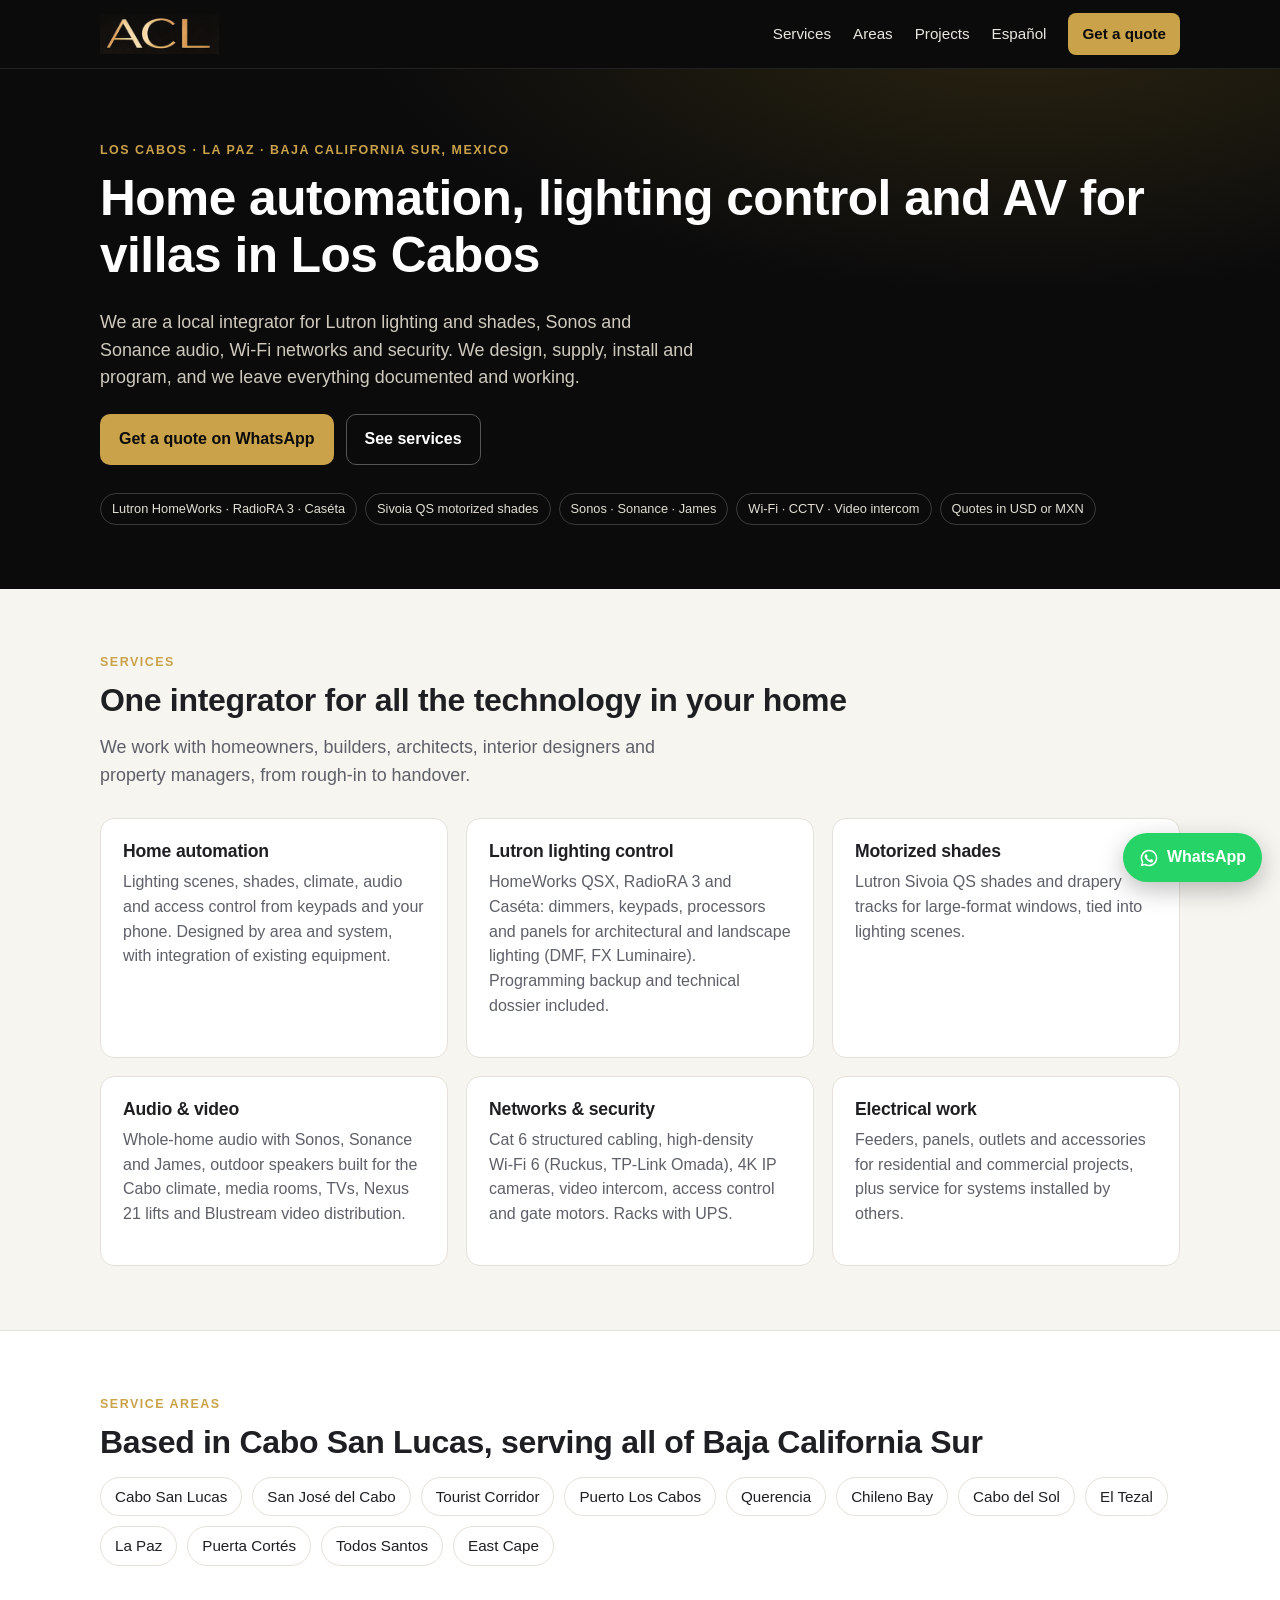
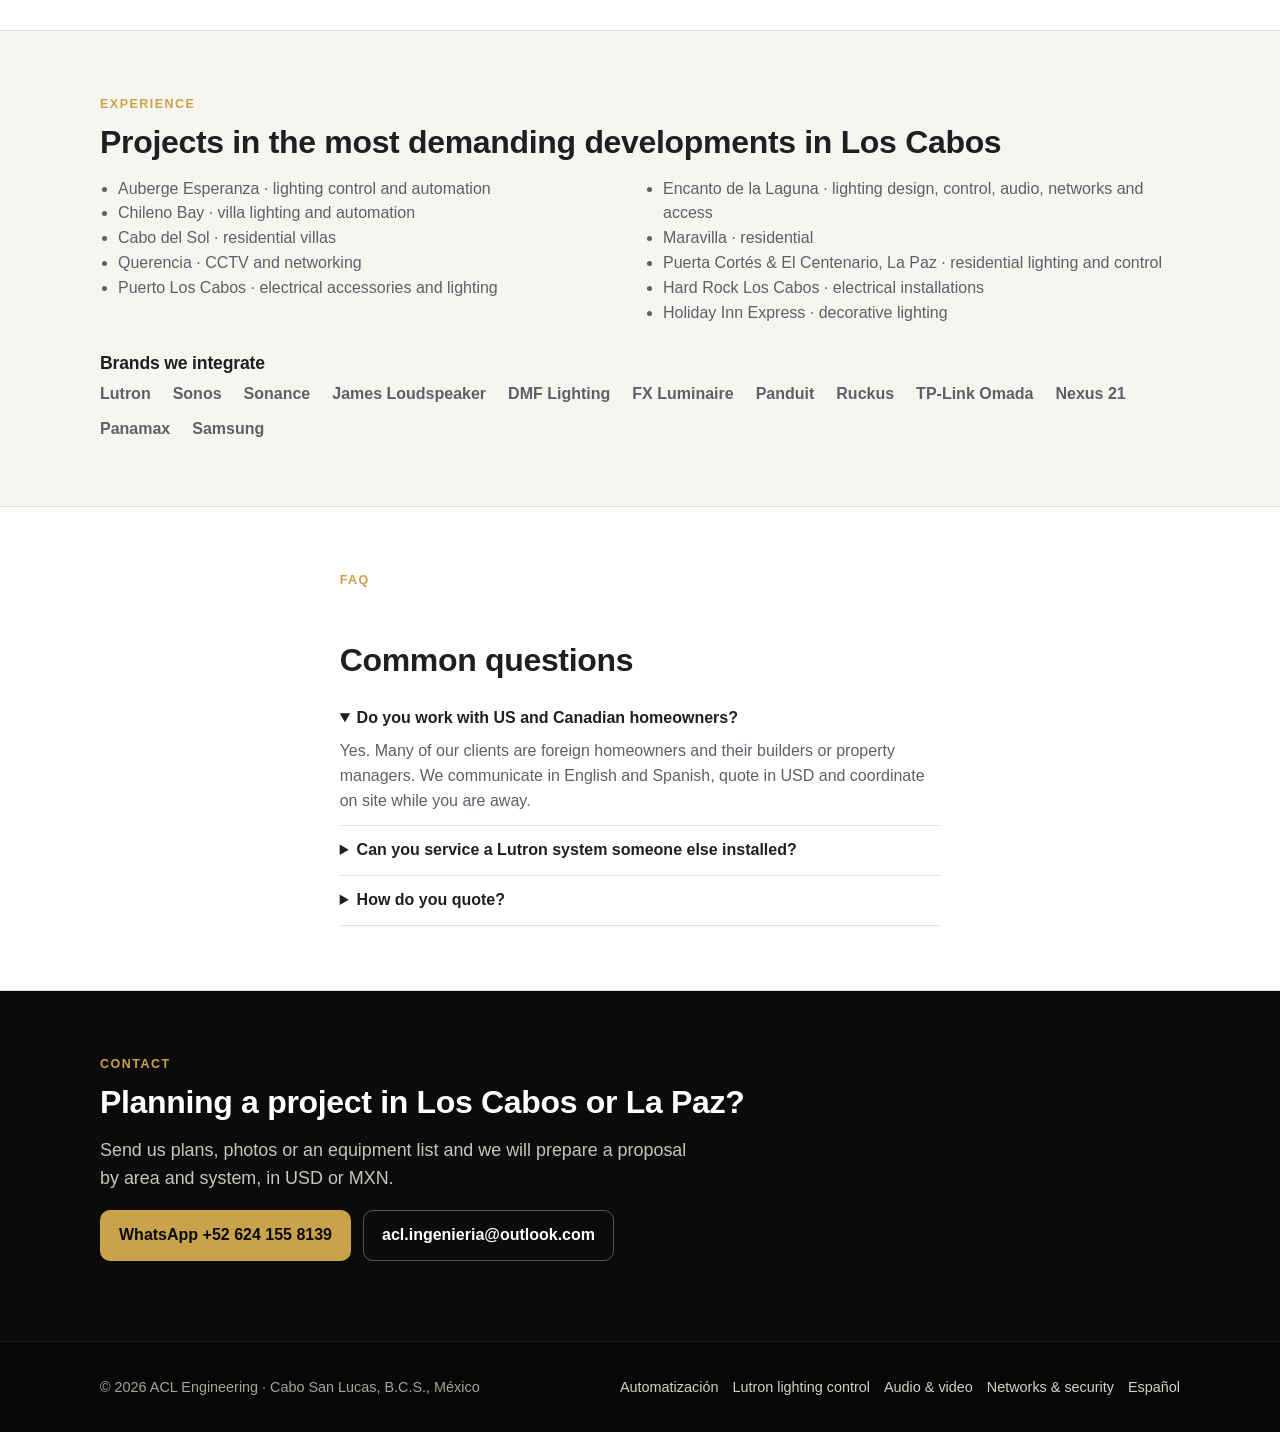
==== en/index.html @ 57998ace "Sitio web ACL Engineering: presencia digital y SEO local Los Cabos / La Paz Co-Authored-By: Claude F" ====
<!doctype html>
<html lang="en">
<head>
  <meta charset="utf-8">
  <meta name="viewport" content="width=device-width, initial-scale=1">
  <title>Home Automation & Lutron Lighting in Los Cabos | ACL Engineering</title>
  <meta name="description" content="Lutron lighting control, motorized shades, Sonos audio, Wi‑Fi and security integration for villas in Cabo San Lucas, San José del Cabo and La Paz, Mexico.">
  <link rel="canonical" href="https://www.aclengineering.com/en/">
  <link rel="alternate" hreflang="en" href="https://www.aclengineering.com/en/">
  <link rel="alternate" hreflang="es-MX" href="https://www.aclengineering.com/">
  <link rel="alternate" hreflang="x-default" href="https://www.aclengineering.com/">
  <link rel="icon" href="../img/logo-acl.png">
  <link rel="stylesheet" href="../styles.css">
  <meta property="og:type" content="website">
  <meta property="og:locale" content="en_US">
  <meta property="og:title" content="Home Automation & Lutron Lighting in Los Cabos | ACL Engineering">
  <meta property="og:description" content="Lutron lighting control, motorized shades, Sonos audio, Wi‑Fi and security integration for villas in Cabo San Lucas, San José del Cabo and La Paz, Mexico.">
  <meta property="og:url" content="https://www.aclengineering.com/en/">
  <meta property="og:image" content="https://www.aclengineering.com/img/logo-acl.png">
  <meta name="geo.region" content="MX-BCS">
  <script type="application/ld+json">{
  "@context": "https://schema.org",
  "@type": [
    "LocalBusiness",
    "HomeAndConstructionBusiness"
  ],
  "@id": "https://www.aclengineering.com/#negocio",
  "name": "ACL Engineering",
  "url": "https://www.aclengineering.com/en/",
  "logo": "https://www.aclengineering.com/img/logo-acl.png",
  "telephone": "+52-624-155-8139",
  "email": "acl.ingenieria@outlook.com",
  "description": "Home automation, Lutron lighting control, motorized shades, audio/video, networking and security integrator serving Los Cabos and La Paz, Baja California Sur, Mexico.",
  "address": {
    "@type": "PostalAddress",
    "addressLocality": "Cabo San Lucas",
    "addressRegion": "Baja California Sur",
    "addressCountry": "MX"
  },
  "areaServed": [
    "Cabo San Lucas",
    "San José del Cabo",
    "Los Cabos Tourist Corridor",
    "La Paz",
    "Todos Santos",
    "East Cape",
    "Baja California Sur"
  ],
  "knowsAbout": [
    "Lutron HomeWorks",
    "Lutron RadioRA 3",
    "Lutron Caséta",
    "Lutron Sivoia QS",
    "Sonos",
    "Sonance",
    "Home automation",
    "Lighting control",
    "Whole-home audio",
    "Wi‑Fi networks",
    "CCTV",
    "Access control"
  ],
  "currenciesAccepted": "USD, MXN"
}</script>
</head>
<body>
  <header class="site-header">
    <div class="wrap">
      <a class="brand" href="../index.html" aria-label="ACL Engineering"><img src="../img/logo-acl.png" alt="ACL Engineering" width="277" height="93"></a>
      <button class="nav-toggle" aria-expanded="false" aria-controls="nav" onclick="const n=document.getElementById('nav');n.classList.toggle('open');this.setAttribute('aria-expanded',n.classList.contains('open'))">Menu</button>
      <nav class="nav" id="nav" aria-label="Principal">
        <a href="#services">Services</a>
        <a href="#areas">Areas</a>
        <a href="#projects">Projects</a>
        <a href="../index.html" lang="es" hreflang="es-MX">Español</a>
        <a class="cta" href="#contact">Get a quote</a>
      </nav>
    </div>
  </header>
  <main>
    <section class="hero">
      <div class="wrap">
        <div class="eyebrow">Los Cabos · La Paz · Baja California Sur, Mexico</div>
        <h1>Home automation, lighting control and AV for villas in Los Cabos</h1>
        <p class="lead">We are a local integrator for Lutron lighting and shades, Sonos and Sonance audio, Wi‑Fi networks and security. We design, supply, install and program, and we leave everything documented and working.</p>
        <div class="actions">
          <a class="btn btn-gold" href="https://wa.me/526241558139?text=Hi%20ACL%2C%20I%27d%20like%20a%20quote%20for%20a%20project" rel="noopener">Get a quote on WhatsApp</a>
          <a class="btn btn-ghost" href="#services">See services</a>
        </div>
        <div class="chips" aria-label="Specialties">
          <span class="chip">Lutron HomeWorks · RadioRA 3 · Caséta</span>
          <span class="chip">Sivoia QS motorized shades</span>
          <span class="chip">Sonos · Sonance · James</span>
          <span class="chip">Wi‑Fi · CCTV · Video intercom</span>
          <span class="chip">Quotes in USD or MXN</span>
        </div>
      </div>
    </section>

    <section id="services">
      <div class="wrap">
        <div class="eyebrow">Services</div>
        <h2>One integrator for all the technology in your home</h2>
        <p class="lead">We work with homeowners, builders, architects, interior designers and property managers, from rough‑in to handover.</p>
        <div class="grid grid-3" style="margin-top:28px">
          <article class="card"><h3>Home automation</h3><p class="muted">Lighting scenes, shades, climate, audio and access control from keypads and your phone. Designed by area and system, with integration of existing equipment.</p></article>
          <article class="card"><h3>Lutron lighting control</h3><p class="muted">HomeWorks QSX, RadioRA 3 and Caséta: dimmers, keypads, processors and panels for architectural and landscape lighting (DMF, FX Luminaire). Programming backup and technical dossier included.</p></article>
          <article class="card"><h3>Motorized shades</h3><p class="muted">Lutron Sivoia QS shades and drapery tracks for large‑format windows, tied into lighting scenes.</p></article>
          <article class="card"><h3>Audio & video</h3><p class="muted">Whole‑home audio with Sonos, Sonance and James, outdoor speakers built for the Cabo climate, media rooms, TVs, Nexus 21 lifts and Blustream video distribution.</p></article>
          <article class="card"><h3>Networks & security</h3><p class="muted">Cat 6 structured cabling, high‑density Wi‑Fi 6 (Ruckus, TP‑Link Omada), 4K IP cameras, video intercom, access control and gate motors. Racks with UPS.</p></article>
          <article class="card"><h3>Electrical work</h3><p class="muted">Feeders, panels, outlets and accessories for residential and commercial projects, plus service for systems installed by others.</p></article>
        </div>
      </div>
    </section>

    <section class="alt" id="areas">
      <div class="wrap">
        <div class="eyebrow">Service areas</div>
        <h2>Based in Cabo San Lucas, serving all of Baja California Sur</h2>
        <div class="zones" style="margin-top:16px">
          <span>Cabo San Lucas</span><span>San José del Cabo</span><span>Tourist Corridor</span><span>Puerto Los Cabos</span><span>Querencia</span><span>Chileno Bay</span><span>Cabo del Sol</span><span>El Tezal</span><span>La Paz</span><span>Puerta Cortés</span><span>Todos Santos</span><span>East Cape</span>
        </div>
      </div>
    </section>

    <section id="projects">
      <div class="wrap">
        <div class="eyebrow">Experience</div>
        <h2>Projects in the most demanding developments in Los Cabos</h2>
        <ul class="projects" style="margin-top:16px">
          <li>Auberge Esperanza · lighting control and automation</li>
          <li>Chileno Bay · villa lighting and automation</li>
          <li>Cabo del Sol · residential villas</li>
          <li>Querencia · CCTV and networking</li>
          <li>Puerto Los Cabos · electrical accessories and lighting</li>
          <li>Encanto de la Laguna · lighting design, control, audio, networks and access</li>
          <li>Maravilla · residential</li>
          <li>Puerta Cortés & El Centenario, La Paz · residential lighting and control</li>
          <li>Hard Rock Los Cabos · electrical installations</li>
          <li>Holiday Inn Express · decorative lighting</li>
        </ul>
        <h3 style="margin-top:28px">Brands we integrate</h3>
        <div class="brands"><span>Lutron</span><span>Sonos</span><span>Sonance</span><span>James Loudspeaker</span><span>DMF Lighting</span><span>FX Luminaire</span><span>Panduit</span><span>Ruckus</span><span>TP‑Link Omada</span><span>Nexus 21</span><span>Panamax</span><span>Samsung</span></div>
      </div>
    </section>

    <section class="alt">
      <div class="wrap prose">
        <div class="eyebrow">FAQ</div>
        <h2>Common questions</h2>
        <details open><summary>Do you work with US and Canadian homeowners?</summary><p>Yes. Many of our clients are foreign homeowners and their builders or property managers. We communicate in English and Spanish, quote in USD and coordinate on site while you are away.</p></details>
        <details><summary>Can you service a Lutron system someone else installed?</summary><p>Yes. We diagnose, replace processors and modules, update programming and expand zones on existing Lutron, audio and network systems.</p></details>
        <details><summary>How do you quote?</summary><p>From plans or a site visit we prepare a proposal by area and system, with equipment, labor and clear scope. Quotes are valid for 10 days.</p></details>
      </div>
    </section>
    <section class="dark" id="contact">
      <div class="wrap">
        <div class="eyebrow">Contact</div>
        <h2>Planning a project in Los Cabos or La Paz?</h2>
        <p class="lead">Send us plans, photos or an equipment list and we will prepare a proposal by area and system, in USD or MXN.</p>
        <p style="display:flex;gap:12px;flex-wrap:wrap;margin-top:18px">
          <a class="btn btn-gold" href="https://wa.me/526241558139?text=Hi%20ACL%2C%20I%27d%20like%20a%20quote%20for%20a%20project" rel="noopener">WhatsApp +52 624 155 8139</a>
          <a class="btn btn-ghost" href="mailto:acl.ingenieria@outlook.com">acl.ingenieria@outlook.com</a>
        </p>
      </div>
    </section>
  </main>
  <footer class="site-footer">
    <div class="wrap">
      <div>© <span id="y"></span> ACL Engineering · Cabo San Lucas, B.C.S., México</div>
      <nav aria-label="Pie">
        <a href="../automatizacion-residencial-los-cabos.html" lang="es">Automatización</a>
        <a href="../control-de-iluminacion-lutron.html" lang="es">Lutron lighting control</a>
        <a href="../audio-y-video.html" lang="es">Audio & video</a>
        <a href="../redes-y-seguridad.html" lang="es">Networks & security</a>
        <a href="../index.html" lang="es">Español</a>
      </nav>
    </div>
  </footer>
  <a class="wa-float" href="https://wa.me/526241558139?text=Hi%20ACL%2C%20I%27d%20like%20a%20quote%20for%20a%20project" rel="noopener" aria-label="Chat on WhatsApp"><svg viewBox="0 0 24 24" fill="currentColor" aria-hidden="true"><path d="M12 2a10 10 0 0 0-8.6 15.1L2 22l5-1.3A10 10 0 1 0 12 2zm0 18.2a8.2 8.2 0 0 1-4.2-1.2l-.3-.2-3 .8.8-2.9-.2-.3A8.2 8.2 0 1 1 12 20.2zm4.5-6.1c-.2-.1-1.5-.7-1.7-.8-.2-.1-.4-.1-.6.1l-.8 1c-.1.2-.3.2-.5.1a6.7 6.7 0 0 1-3.3-2.9c-.2-.4.3-.4.7-1.3.1-.2 0-.3 0-.5l-.8-1.8c-.2-.5-.4-.4-.6-.4h-.5a1 1 0 0 0-.7.3 3 3 0 0 0-.9 2.2 5.2 5.2 0 0 0 1.1 2.8 11.9 11.9 0 0 0 4.6 4c1.7.7 2.1.6 2.8.5a2.4 2.4 0 0 0 1.6-1.1 2 2 0 0 0 .1-1.1c0-.1-.2-.2-.5-.3z"/></svg>WhatsApp</a>
  <script>document.getElementById('y').textContent=new Date().getFullYear()</script>
</body>
</html>
---- styles.css ----
/* ACL Engineering — sitio estático. Colores de marca: negro + dorado (logo). */
:root {
  --ink: #0b0b0c;
  --ink-2: #16171a;
  --gold: #c9a24a;
  --gold-2: #e2c070;
  --paper: #f7f5f0;
  --text: #1e1f22;
  --muted: #5d6068;
  --line: #e5e1d8;
  --max: 1120px;
}
* { box-sizing: border-box; }
html { scroll-behavior: smooth; }
body {
  margin: 0;
  font-family: -apple-system, BlinkMacSystemFont, "Segoe UI", Roboto, Helvetica, Arial, sans-serif;
  color: var(--text);
  background: var(--paper);
  line-height: 1.55;
  -webkit-font-smoothing: antialiased;
}
img { max-width: 100%; height: auto; display: block; }
a { color: inherit; }
h1, h2, h3 { line-height: 1.15; margin: 0 0 .5em; letter-spacing: -.01em; }
h1 { font-size: clamp(1.9rem, 4.5vw, 3.1rem); font-weight: 700; }
h2 { font-size: clamp(1.4rem, 3vw, 2rem); font-weight: 700; }
h3 { font-size: 1.1rem; font-weight: 650; }
p { margin: 0 0 1em; }
.wrap { max-width: var(--max); margin: 0 auto; padding: 0 20px; }
.eyebrow { color: var(--gold); font-weight: 700; letter-spacing: .12em; text-transform: uppercase; font-size: .78rem; margin-bottom: .6rem; }
.muted { color: var(--muted); }
.lead { font-size: 1.12rem; color: var(--muted); max-width: 60ch; }

/* Header */
.site-header { background: var(--ink); color: #fff; position: sticky; top: 0; z-index: 20; border-bottom: 1px solid #222; }
.site-header .wrap { display: flex; align-items: center; justify-content: space-between; gap: 16px; height: 68px; }
.brand img { height: 40px; width: auto; }
.nav { display: flex; gap: 22px; align-items: center; }
.nav a { color: #e9e6df; text-decoration: none; font-size: .95rem; }
.nav a:hover { color: var(--gold-2); }
.nav .cta { background: var(--gold); color: var(--ink); padding: 9px 14px; border-radius: 8px; font-weight: 700; }
.nav .cta:hover { background: var(--gold-2); color: var(--ink); }
.nav-toggle { display: none; background: none; border: 1px solid #444; color: #fff; border-radius: 8px; padding: 8px 10px; font-size: 1rem; }
@media (max-width: 860px) {
  .nav-toggle { display: inline-block; }
  .nav { display: none; position: absolute; left: 0; right: 0; top: 68px; background: var(--ink); flex-direction: column; align-items: stretch; padding: 12px 20px 18px; gap: 14px; border-bottom: 1px solid #222; }
  .nav.open { display: flex; }
}

/* Hero */
.hero { background: radial-gradient(1200px 500px at 80% -10%, #2a2410 0%, var(--ink) 55%); color: #fff; padding: 72px 0 64px; }
.hero .lead { color: #cfcabd; }
.hero .actions { display: flex; gap: 12px; flex-wrap: wrap; margin-top: 22px; }
.btn { display: inline-block; padding: 12px 18px; border-radius: 10px; text-decoration: none; font-weight: 700; border: 1px solid transparent; }
.btn-gold { background: var(--gold); color: var(--ink); }
.btn-gold:hover { background: var(--gold-2); }
.btn-ghost { border-color: #555; color: #fff; }
.btn-ghost:hover { border-color: var(--gold); color: var(--gold-2); }
.btn-dark { background: var(--ink); color: #fff; }
.btn-dark:hover { background: #2a2b2f; }
.hero .chips { display: flex; flex-wrap: wrap; gap: 8px; margin-top: 28px; }
.chip { font-size: .8rem; color: #e3dfd5; border: 1px solid #3a3a3a; border-radius: 999px; padding: 5px 11px; }

/* Sections */
section { padding: 64px 0; }
section.alt { background: #fff; border-top: 1px solid var(--line); border-bottom: 1px solid var(--line); }
section.dark { background: var(--ink); color: #fff; }
section.dark .muted, section.dark .lead { color: #c9c5bb; }
.grid { display: grid; gap: 18px; }
.grid-3 { grid-template-columns: repeat(3, 1fr); }
.grid-2 { grid-template-columns: repeat(2, 1fr); }
@media (max-width: 900px) { .grid-3 { grid-template-columns: repeat(2, 1fr); } }
@media (max-width: 600px) { .grid-3, .grid-2 { grid-template-columns: 1fr; } }
.card { background: #fff; border: 1px solid var(--line); border-radius: 14px; padding: 22px; }
.card .icon { width: 40px; height: 40px; color: var(--gold); margin-bottom: 12px; }
.card h3 a { text-decoration: none; }
.card h3 a:hover { color: var(--gold); }
.card ul { margin: 8px 0 0; padding-left: 18px; color: var(--muted); font-size: .95rem; }
.dark .card { background: var(--ink-2); border-color: #2a2a2a; }
.dark .card ul { color: #bdb8ad; }

.zones { display: flex; flex-wrap: wrap; gap: 10px; }
.zones span { background: #fff; border: 1px solid var(--line); border-radius: 999px; padding: 7px 14px; font-size: .95rem; }
.dark .zones span { background: #1d1e22; border-color: #333; }

.projects { columns: 2; column-gap: 28px; padding-left: 18px; color: var(--muted); }
@media (max-width: 600px) { .projects { columns: 1; } }
.brands { display: flex; flex-wrap: wrap; gap: 10px 22px; font-weight: 600; color: var(--muted); }

.steps { counter-reset: s; display: grid; gap: 14px; grid-template-columns: repeat(4, 1fr); }
@media (max-width: 900px) { .steps { grid-template-columns: repeat(2, 1fr); } }
@media (max-width: 520px) { .steps { grid-template-columns: 1fr; } }
.step { background: #fff; border: 1px solid var(--line); border-radius: 14px; padding: 20px; }
.step::before { counter-increment: s; content: counter(s, decimal-leading-zero); display: block; color: var(--gold); font-weight: 800; font-size: 1.4rem; margin-bottom: 6px; }

details { border-bottom: 1px solid var(--line); padding: 12px 0; }
summary { cursor: pointer; font-weight: 650; }
details p { margin: 8px 0 0; color: var(--muted); }

/* Contact */
.contact { display: grid; grid-template-columns: 1.1fr .9fr; gap: 28px; align-items: start; }
@media (max-width: 800px) { .contact { grid-template-columns: 1fr; } }
.contact-list { list-style: none; padding: 0; margin: 0; display: grid; gap: 10px; }
.contact-list a { color: #fff; text-decoration: none; font-weight: 600; }
.contact-list a:hover { color: var(--gold-2); }
.contact-list small { display: block; color: #a9a49a; font-weight: 400; }
.form { background: var(--ink-2); border: 1px solid #2a2a2a; border-radius: 14px; padding: 20px; display: grid; gap: 12px; }
.form label { font-size: .85rem; color: #cfcabd; display: grid; gap: 6px; }
.form input, .form select, .form textarea { width: 100%; background: #0f1012; color: #fff; border: 1px solid #333; border-radius: 8px; padding: 10px 12px; font: inherit; }
.form textarea { min-height: 100px; resize: vertical; }

/* Footer */
.site-footer { background: #070708; color: #a9a49a; padding: 34px 0; font-size: .9rem; border-top: 1px solid #1d1d1d; }
.site-footer .wrap { display: flex; flex-wrap: wrap; gap: 18px; justify-content: space-between; align-items: center; }
.site-footer a { color: #d5d0c5; text-decoration: none; }
.site-footer a:hover { color: var(--gold-2); }
.site-footer nav { display: flex; flex-wrap: wrap; gap: 14px; }

/* WhatsApp flotante */
.wa-float { position: fixed; right: 18px; bottom: 18px; background: #25d366; color: #fff; border-radius: 999px; padding: 12px 16px; font-weight: 700; text-decoration: none; box-shadow: 0 8px 24px rgba(0,0,0,.25); display: flex; align-items: center; gap: 8px; z-index: 30; }
.wa-float svg { width: 20px; height: 20px; }

/* Páginas internas */
.page-hero { background: var(--ink); color: #fff; padding: 56px 0 44px; }
.page-hero .lead { color: #cfcabd; }
.prose { max-width: 72ch; }
.prose h2 { margin-top: 1.6em; }
.prose ul { padding-left: 20px; }
.breadcrumb { font-size: .85rem; color: #a9a49a; margin-bottom: 10px; }
.breadcrumb a { color: #d5d0c5; text-decoration: none; }
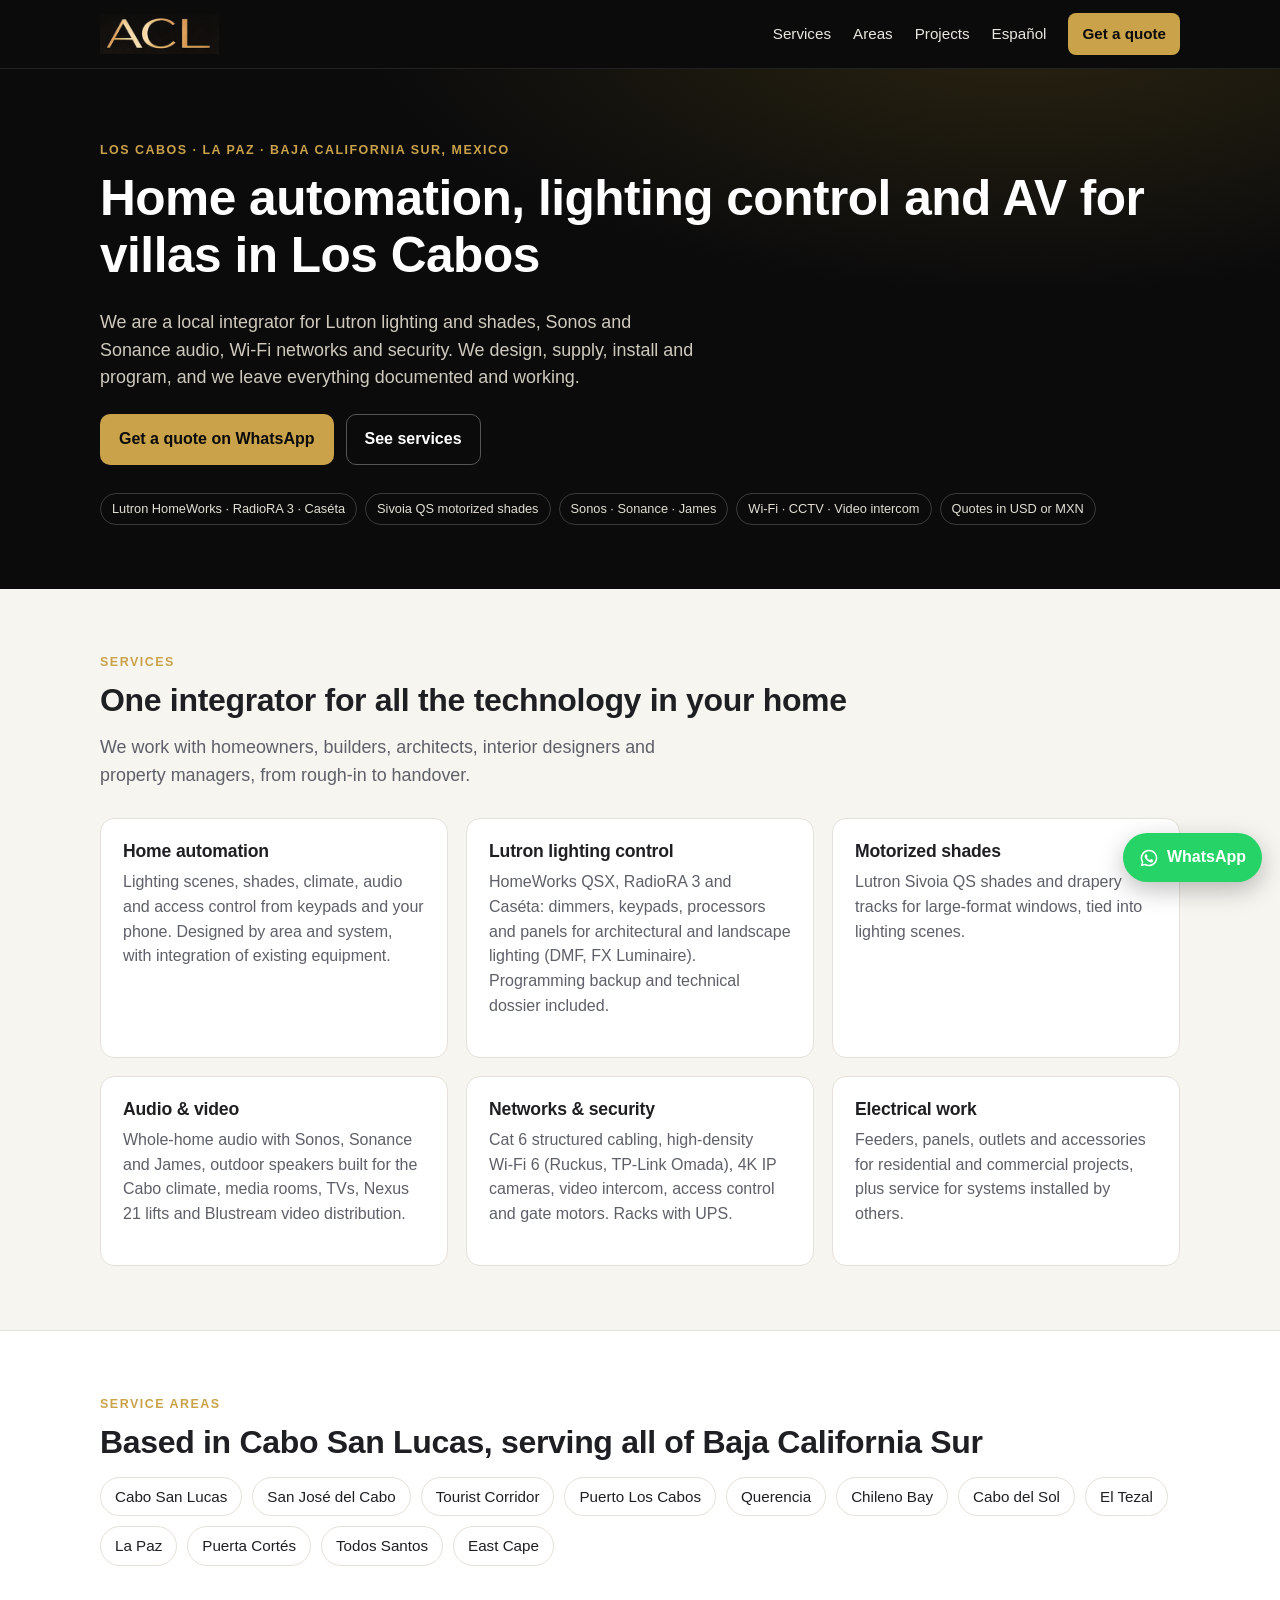
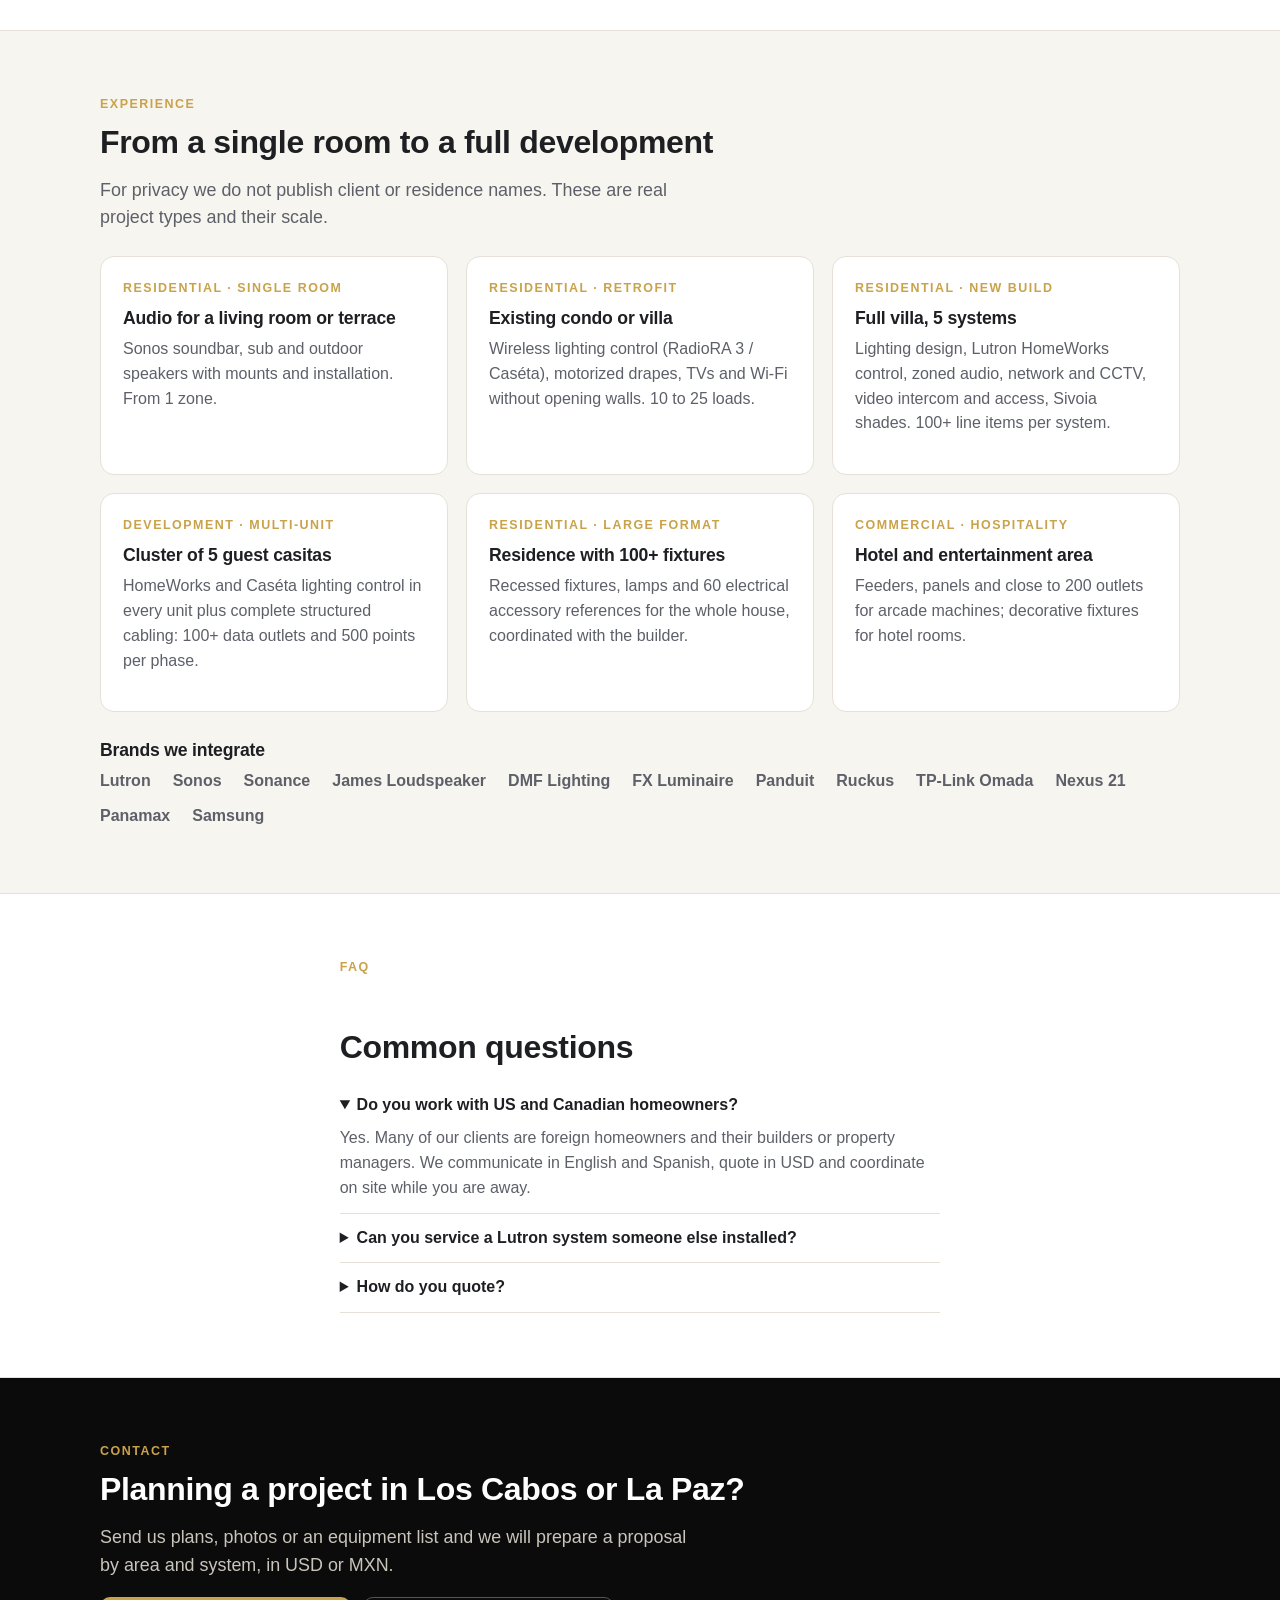
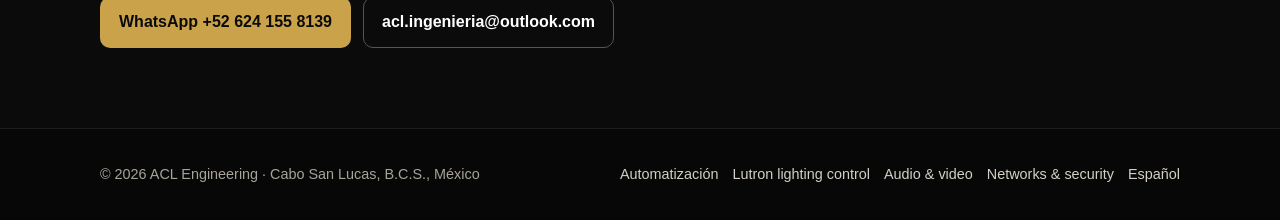
==== commit e9c537ff: "Proyectos sin nombres de clientes: tipo y magnitud Co-Authored-By: Claude Fable 5.1 <noreply@anthrop" ====
--- a/en/index.html
+++ b/en/index.html
@@ -5,18 +5,18 @@
   <meta name="viewport" content="width=device-width, initial-scale=1">
   <title>Home Automation & Lutron Lighting in Los Cabos | ACL Engineering</title>
   <meta name="description" content="Lutron lighting control, motorized shades, Sonos audio, Wi‑Fi and security integration for villas in Cabo San Lucas, San José del Cabo and La Paz, Mexico.">
-  <link rel="canonical" href="https://www.aclengineering.com/en/">
-  <link rel="alternate" hreflang="en" href="https://www.aclengineering.com/en/">
-  <link rel="alternate" hreflang="es-MX" href="https://www.aclengineering.com/">
-  <link rel="alternate" hreflang="x-default" href="https://www.aclengineering.com/">
+  <link rel="canonical" href="https://www.aclengineering.mx/en/">
+  <link rel="alternate" hreflang="en" href="https://www.aclengineering.mx/en/">
+  <link rel="alternate" hreflang="es-MX" href="https://www.aclengineering.mx/">
+  <link rel="alternate" hreflang="x-default" href="https://www.aclengineering.mx/">
   <link rel="icon" href="../img/logo-acl.png">
   <link rel="stylesheet" href="../styles.css">
   <meta property="og:type" content="website">
   <meta property="og:locale" content="en_US">
   <meta property="og:title" content="Home Automation & Lutron Lighting in Los Cabos | ACL Engineering">
   <meta property="og:description" content="Lutron lighting control, motorized shades, Sonos audio, Wi‑Fi and security integration for villas in Cabo San Lucas, San José del Cabo and La Paz, Mexico.">
-  <meta property="og:url" content="https://www.aclengineering.com/en/">
-  <meta property="og:image" content="https://www.aclengineering.com/img/logo-acl.png">
+  <meta property="og:url" content="https://www.aclengineering.mx/en/">
+  <meta property="og:image" content="https://www.aclengineering.mx/img/logo-acl.png">
   <meta name="geo.region" content="MX-BCS">
   <script type="application/ld+json">{
   "@context": "https://schema.org",
@@ -24,10 +24,10 @@
     "LocalBusiness",
     "HomeAndConstructionBusiness"
   ],
-  "@id": "https://www.aclengineering.com/#negocio",
+  "@id": "https://www.aclengineering.mx/#negocio",
   "name": "ACL Engineering",
-  "url": "https://www.aclengineering.com/en/",
-  "logo": "https://www.aclengineering.com/img/logo-acl.png",
+  "url": "https://www.aclengineering.mx/en/",
+  "logo": "https://www.aclengineering.mx/img/logo-acl.png",
   "telephone": "+52-624-155-8139",
   "email": "acl.ingenieria@outlook.com",
   "description": "Home automation, Lutron lighting control, motorized shades, audio/video, networking and security integrator serving Los Cabos and La Paz, Baja California Sur, Mexico.",
@@ -126,19 +126,16 @@
     <section id="projects">
       <div class="wrap">
         <div class="eyebrow">Experience</div>
-        <h2>Projects in the most demanding developments in Los Cabos</h2>
-        <ul class="projects" style="margin-top:16px">
-          <li>Auberge Esperanza · lighting control and automation</li>
-          <li>Chileno Bay · villa lighting and automation</li>
-          <li>Cabo del Sol · residential villas</li>
-          <li>Querencia · CCTV and networking</li>
-          <li>Puerto Los Cabos · electrical accessories and lighting</li>
-          <li>Encanto de la Laguna · lighting design, control, audio, networks and access</li>
-          <li>Maravilla · residential</li>
-          <li>Puerta Cortés & El Centenario, La Paz · residential lighting and control</li>
-          <li>Hard Rock Los Cabos · electrical installations</li>
-          <li>Holiday Inn Express · decorative lighting</li>
-        </ul>
+        <h2>From a single room to a full development</h2>
+        <p class="lead">For privacy we do not publish client or residence names. These are real project types and their scale.</p>
+        <div class="grid grid-3" style="margin-top:24px">
+          <article class="card"><div class="eyebrow">Residential · single room</div><h3>Audio for a living room or terrace</h3><p class="muted">Sonos soundbar, sub and outdoor speakers with mounts and installation. From 1 zone.</p></article>
+          <article class="card"><div class="eyebrow">Residential · retrofit</div><h3>Existing condo or villa</h3><p class="muted">Wireless lighting control (RadioRA 3 / Caséta), motorized drapes, TVs and Wi‑Fi without opening walls. 10 to 25 loads.</p></article>
+          <article class="card"><div class="eyebrow">Residential · new build</div><h3>Full villa, 5 systems</h3><p class="muted">Lighting design, Lutron HomeWorks control, zoned audio, network and CCTV, video intercom and access, Sivoia shades. 100+ line items per system.</p></article>
+          <article class="card"><div class="eyebrow">Development · multi‑unit</div><h3>Cluster of 5 guest casitas</h3><p class="muted">HomeWorks and Caséta lighting control in every unit plus complete structured cabling: 100+ data outlets and 500 points per phase.</p></article>
+          <article class="card"><div class="eyebrow">Residential · large format</div><h3>Residence with 100+ fixtures</h3><p class="muted">Recessed fixtures, lamps and 60 electrical accessory references for the whole house, coordinated with the builder.</p></article>
+          <article class="card"><div class="eyebrow">Commercial · hospitality</div><h3>Hotel and entertainment area</h3><p class="muted">Feeders, panels and close to 200 outlets for arcade machines; decorative fixtures for hotel rooms.</p></article>
+        </div>
         <h3 style="margin-top:28px">Brands we integrate</h3>
         <div class="brands"><span>Lutron</span><span>Sonos</span><span>Sonance</span><span>James Loudspeaker</span><span>DMF Lighting</span><span>FX Luminaire</span><span>Panduit</span><span>Ruckus</span><span>TP‑Link Omada</span><span>Nexus 21</span><span>Panamax</span><span>Samsung</span></div>
       </div>
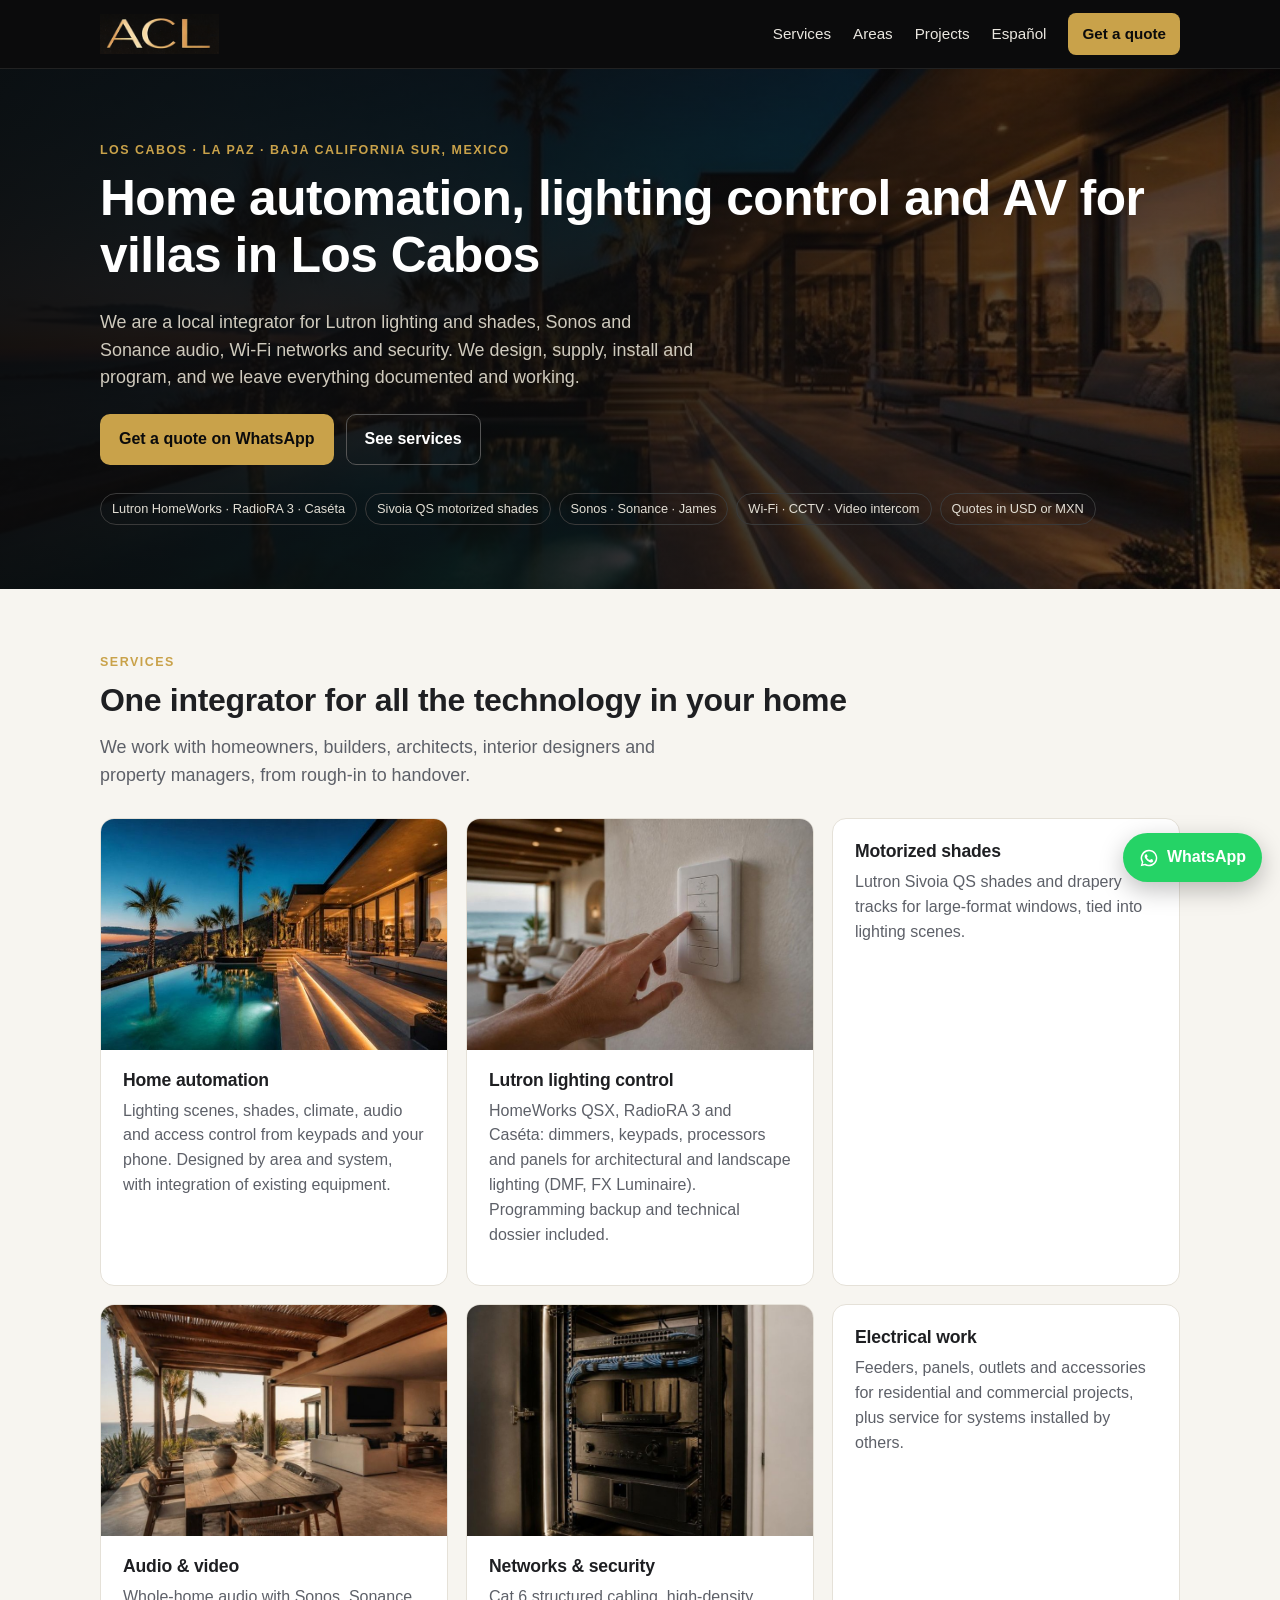
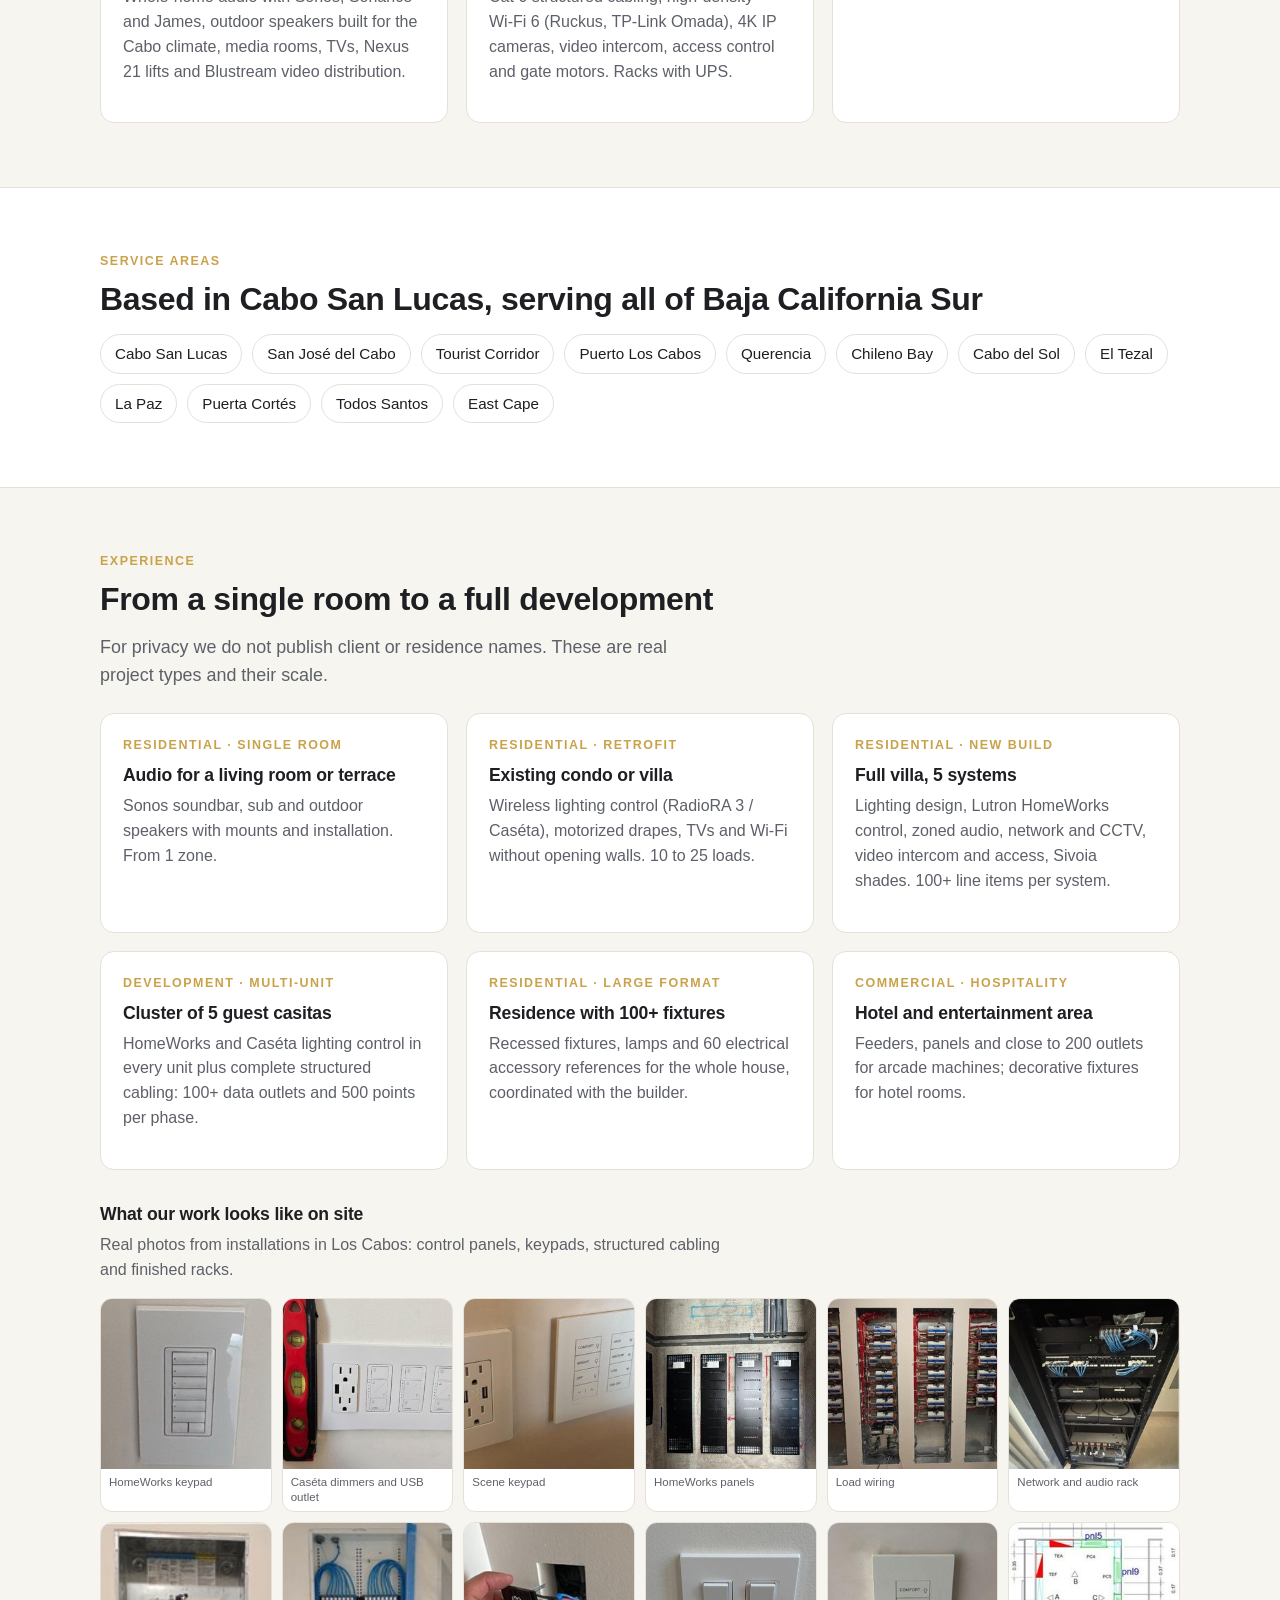
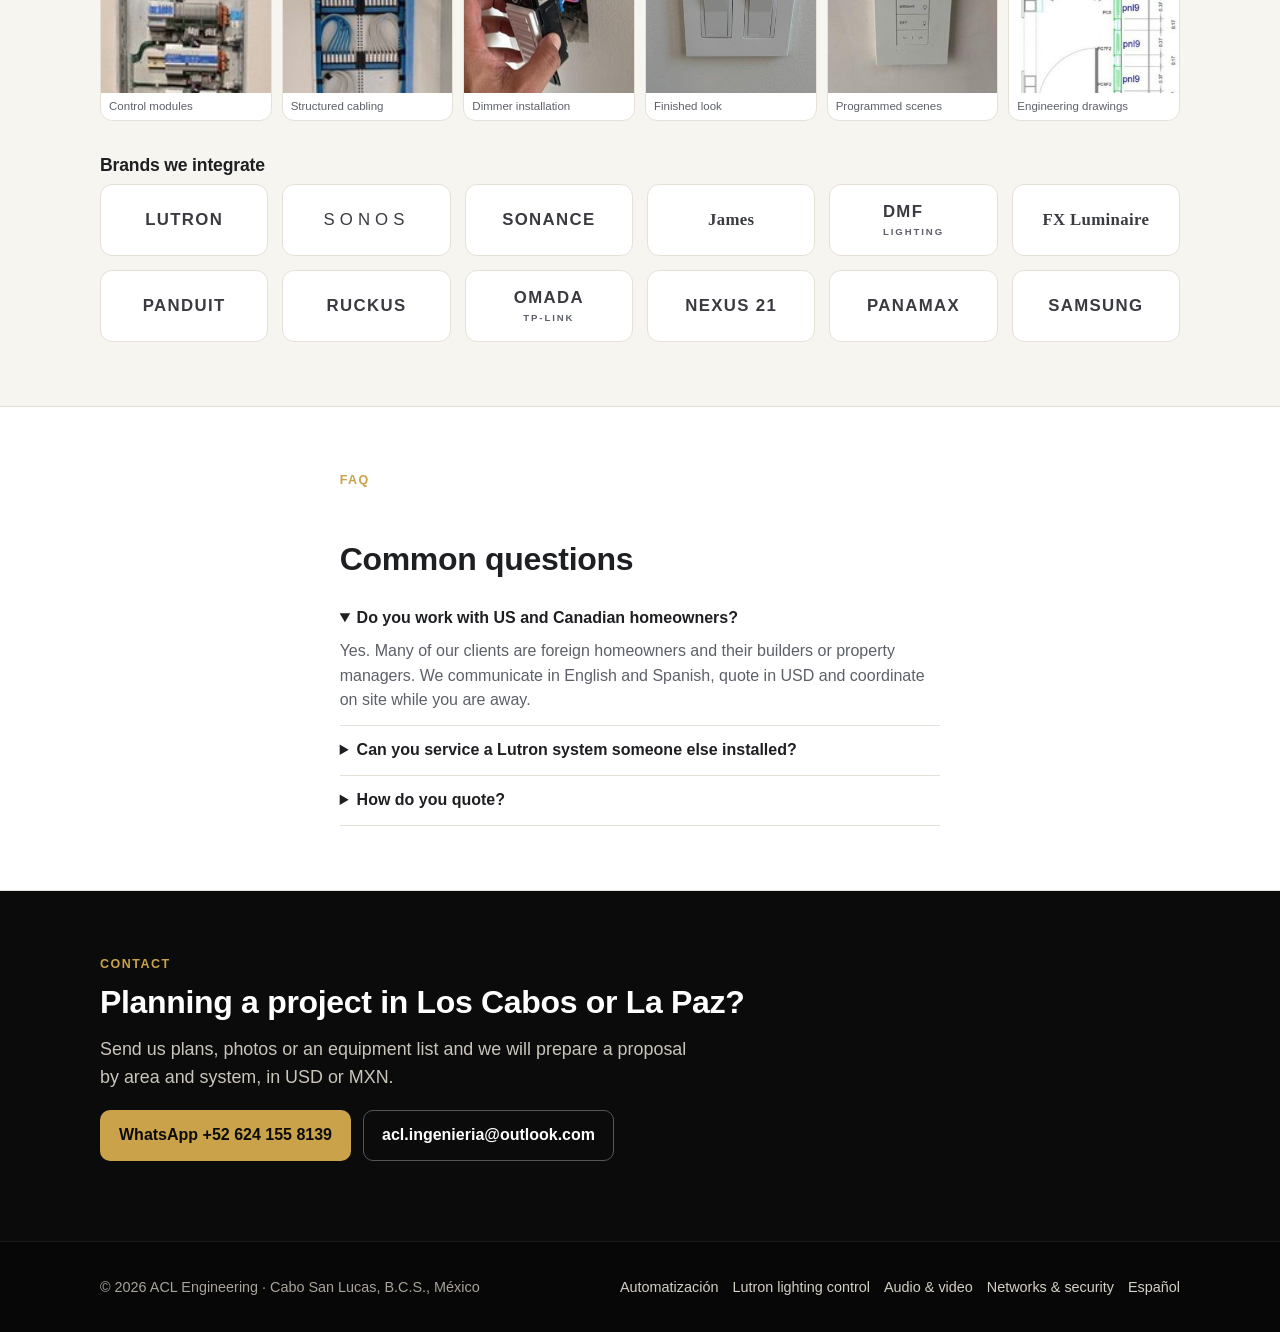
==== commit 58f9c101: "Imágenes: hero y servicios, galería de obra real, franja de marcas Co-Authored-By: Claude Fable 5.1 " ====
--- a/en/index.html
+++ b/en/index.html
@@ -16,7 +16,7 @@
   <meta property="og:title" content="Home Automation & Lutron Lighting in Los Cabos | ACL Engineering">
   <meta property="og:description" content="Lutron lighting control, motorized shades, Sonos audio, Wi‑Fi and security integration for villas in Cabo San Lucas, San José del Cabo and La Paz, Mexico.">
   <meta property="og:url" content="https://www.aclengineering.mx/en/">
-  <meta property="og:image" content="https://www.aclengineering.mx/img/logo-acl.png">
+  <meta property="og:image" content="https://www.aclengineering.mx/img/villa-los-cabos-atardecer.jpg">
   <meta name="geo.region" content="MX-BCS">
   <script type="application/ld+json">{
   "@context": "https://schema.org",
@@ -78,7 +78,8 @@
     </div>
   </header>
   <main>
-    <section class="hero">
+    <section class="hero has-photo">
+      <img class="hero-photo" src="../img/villa-los-cabos-atardecer.jpg" alt="Villa in Los Cabos at dusk with architectural and landscape lighting" width="1920" height="1080" fetchpriority="high">
       <div class="wrap">
         <div class="eyebrow">Los Cabos · La Paz · Baja California Sur, Mexico</div>
         <h1>Home automation, lighting control and AV for villas in Los Cabos</h1>
@@ -103,11 +104,11 @@
         <h2>One integrator for all the technology in your home</h2>
         <p class="lead">We work with homeowners, builders, architects, interior designers and property managers, from rough‑in to handover.</p>
         <div class="grid grid-3" style="margin-top:28px">
-          <article class="card"><h3>Home automation</h3><p class="muted">Lighting scenes, shades, climate, audio and access control from keypads and your phone. Designed by area and system, with integration of existing equipment.</p></article>
-          <article class="card"><h3>Lutron lighting control</h3><p class="muted">HomeWorks QSX, RadioRA 3 and Caséta: dimmers, keypads, processors and panels for architectural and landscape lighting (DMF, FX Luminaire). Programming backup and technical dossier included.</p></article>
+          <article class="card has-photo"><img src="../img/villa-los-cabos-atardecer-800.jpg" alt="Automated villa in Los Cabos" loading="lazy" width="800" height="533"><div class="body"><h3>Home automation</h3><p class="muted">Lighting scenes, shades, climate, audio and access control from keypads and your phone. Designed by area and system, with integration of existing equipment.</p></div></article>
+          <article class="card has-photo"><img src="../img/keypad-control-iluminacion-800.jpg" alt="Lighting control keypad in a villa" loading="lazy" width="800" height="533"><div class="body"><h3>Lutron lighting control</h3><p class="muted">HomeWorks QSX, RadioRA 3 and Caséta: dimmers, keypads, processors and panels for architectural and landscape lighting (DMF, FX Luminaire). Programming backup and technical dossier included.</p></div></article>
           <article class="card"><h3>Motorized shades</h3><p class="muted">Lutron Sivoia QS shades and drapery tracks for large‑format windows, tied into lighting scenes.</p></article>
-          <article class="card"><h3>Audio & video</h3><p class="muted">Whole‑home audio with Sonos, Sonance and James, outdoor speakers built for the Cabo climate, media rooms, TVs, Nexus 21 lifts and Blustream video distribution.</p></article>
-          <article class="card"><h3>Networks & security</h3><p class="muted">Cat 6 structured cabling, high‑density Wi‑Fi 6 (Ruckus, TP‑Link Omada), 4K IP cameras, video intercom, access control and gate motors. Racks with UPS.</p></article>
+          <article class="card has-photo"><img src="../img/terraza-audio-video-800.jpg" alt="Terrace with outdoor audio and TV" loading="lazy" width="800" height="533"><div class="body"><h3>Audio & video</h3><p class="muted">Whole‑home audio with Sonos, Sonance and James, outdoor speakers built for the Cabo climate, media rooms, TVs, Nexus 21 lifts and Blustream video distribution.</p></div></article>
+          <article class="card has-photo"><img src="../img/rack-redes-800.jpg" alt="Tidy residential network rack" loading="lazy" width="800" height="533"><div class="body"><h3>Networks & security</h3><p class="muted">Cat 6 structured cabling, high‑density Wi‑Fi 6 (Ruckus, TP‑Link Omada), 4K IP cameras, video intercom, access control and gate motors. Racks with UPS.</p></div></article>
           <article class="card"><h3>Electrical work</h3><p class="muted">Feeders, panels, outlets and accessories for residential and commercial projects, plus service for systems installed by others.</p></article>
         </div>
       </div>
@@ -136,8 +137,37 @@
           <article class="card"><div class="eyebrow">Residential · large format</div><h3>Residence with 100+ fixtures</h3><p class="muted">Recessed fixtures, lamps and 60 electrical accessory references for the whole house, coordinated with the builder.</p></article>
           <article class="card"><div class="eyebrow">Commercial · hospitality</div><h3>Hotel and entertainment area</h3><p class="muted">Feeders, panels and close to 200 outlets for arcade machines; decorative fixtures for hotel rooms.</p></article>
         </div>
-        <h3 style="margin-top:28px">Brands we integrate</h3>
-        <div class="brands"><span>Lutron</span><span>Sonos</span><span>Sonance</span><span>James Loudspeaker</span><span>DMF Lighting</span><span>FX Luminaire</span><span>Panduit</span><span>Ruckus</span><span>TP‑Link Omada</span><span>Nexus 21</span><span>Panamax</span><span>Samsung</span></div>
+        <h3 style="margin-top:34px">What our work looks like on site</h3>
+        <p class="muted" style="max-width:70ch">Real photos from installations in Los Cabos: control panels, keypads, structured cabling and finished racks.</p>
+        <div class="gallery" style="margin-top:14px">
+          <figure><img src="../img/obra/keypad-homeworks.jpg" alt="Keypad Lutron HomeWorks instalado en muro de villa en Los Cabos" loading="lazy" width="238" height="280"><figcaption>HomeWorks keypad</figcaption></figure>
+          <figure><img src="../img/obra/dimmers-caseta.jpg" alt="Dimmers Lutron Caséta y contacto USB nivelados en instalación" loading="lazy" width="435" height="303"><figcaption>Caséta dimmers and USB outlet</figcaption></figure>
+          <figure><img src="../img/obra/keypad-contacto-usb.jpg" alt="Keypad de escenas y contacto con puertos USB" loading="lazy" width="386" height="251"><figcaption>Scene keypad</figcaption></figure>
+          <figure class="tall"><img src="../img/obra/paneles-homeworks.jpg" alt="Gabinetes de dimming Lutron HomeWorks montados en muro de concreto" loading="lazy" width="317" height="307"><figcaption>HomeWorks panels</figcaption></figure>
+          <figure><img src="../img/obra/paneles-cableado.jpg" alt="Cableado de cargas en módulos de dimming" loading="lazy" width="392" height="256"><figcaption>Load wiring</figcaption></figure>
+          <figure><img src="../img/obra/rack-red.jpg" alt="Rack de red y audio con patch panel y cableado ordenado" loading="lazy" width="261" height="288"><figcaption>Network and audio rack</figcaption></figure>
+          <figure class="tall"><img src="../img/obra/modulos-control.jpg" alt="Módulos de control en gabinete" loading="lazy" width="131" height="396"><figcaption>Control modules</figcaption></figure>
+          <figure class="tall"><img src="../img/obra/cableado-estructurado.jpg" alt="Cableado estructurado Cat 6 en gabinete de pared" loading="lazy" width="138" height="245"><figcaption>Structured cabling</figcaption></figure>
+          <figure><img src="../img/obra/instalacion-dimmer.jpg" alt="Instalación de dimmer en caja de muro" loading="lazy" width="235" height="301"><figcaption>Dimmer installation</figcaption></figure>
+          <figure><img src="../img/obra/apagadores.jpg" alt="Apagadores instalados y alineados" loading="lazy" width="372" height="311"><figcaption>Finished look</figcaption></figure>
+          <figure><img src="../img/obra/keypad-escenas.jpg" alt="Keypad con escenas Comfort, Bright y Off" loading="lazy" width="246" height="254"><figcaption>Programmed scenes</figcaption></figure>
+          <figure><img src="../img/obra/plano-ingenieria.jpg" alt="Plano de ingeniería con ubicación de paneles" loading="lazy" width="244" height="310"><figcaption>Engineering drawings</figcaption></figure>
+        </div>
+        <h3 style="margin-top:34px">Brands we integrate</h3>
+        <div class="brand-strip" aria-label="Marcas">
+          <div class="brand"><span class="wordmark">Lutron</span></div>
+          <div class="brand"><span class="wordmark light">Sonos</span></div>
+          <div class="brand"><span class="wordmark">Sonance</span></div>
+          <div class="brand"><span class="wordmark serif">James</span></div>
+          <div class="brand"><span class="wordmark">DMF<small>Lighting</small></span></div>
+          <div class="brand"><span class="wordmark serif">FX Luminaire</span></div>
+          <div class="brand"><span class="wordmark">Panduit</span></div>
+          <div class="brand"><span class="wordmark">Ruckus</span></div>
+          <div class="brand"><span class="wordmark">Omada<small>TP-Link</small></span></div>
+          <div class="brand"><span class="wordmark">Nexus 21</span></div>
+          <div class="brand"><span class="wordmark">Panamax</span></div>
+          <div class="brand"><span class="wordmark">Samsung</span></div>
+        </div>
       </div>
     </section>
 
--- a/styles.css
+++ b/styles.css
@@ -129,3 +129,35 @@
 .prose ul { padding-left: 20px; }
 .breadcrumb { font-size: .85rem; color: #a9a49a; margin-bottom: 10px; }
 .breadcrumb a { color: #d5d0c5; text-decoration: none; }
+
+/* Imágenes de servicio y galería de obra */
+.hero.has-photo { position: relative; overflow: hidden; background: var(--ink); }
+.hero.has-photo .wrap { position: relative; z-index: 1; }
+.hero-photo { position: absolute; inset: 0; width: 100%; height: 100%; object-fit: cover; opacity: .55; }
+.hero.has-photo::after { content: ""; position: absolute; inset: 0; background: linear-gradient(90deg, rgba(11,11,12,.92) 0%, rgba(11,11,12,.75) 45%, rgba(11,11,12,.25) 100%); }
+.hero.has-photo .wrap { z-index: 2; }
+.card.has-photo { padding: 0; overflow: hidden; }
+.card.has-photo img { width: 100%; aspect-ratio: 3/2; object-fit: cover; }
+.card.has-photo .body { padding: 20px 22px 22px; }
+.gallery { display: grid; grid-template-columns: repeat(6, 1fr); gap: 10px; }
+@media (max-width: 900px) { .gallery { grid-template-columns: repeat(3, 1fr); } }
+@media (max-width: 520px) { .gallery { grid-template-columns: repeat(2, 1fr); } }
+.gallery figure { margin: 0; background: #fff; border: 1px solid var(--line); border-radius: 12px; overflow: hidden; }
+.gallery img { width: 100%; aspect-ratio: 1; object-fit: cover; }
+.gallery figcaption { font-size: .72rem; color: var(--muted); padding: 6px 8px; line-height: 1.3; }
+.gallery .tall img { object-position: top; }
+.brand-strip { display: grid; grid-template-columns: repeat(6, 1fr); gap: 14px; align-items: center; }
+@media (max-width: 900px) { .brand-strip { grid-template-columns: repeat(3, 1fr); } }
+@media (max-width: 520px) { .brand-strip { grid-template-columns: repeat(2, 1fr); } }
+.brand-strip .brand { background: #fff; border: 1px solid var(--line); border-radius: 12px; height: 72px; display: flex; align-items: center; justify-content: center; padding: 10px 14px; }
+.brand-strip .brand img { max-height: 36px; width: auto; max-width: 100%; filter: grayscale(1); opacity: .8; transition: .2s; }
+.brand-strip .brand:hover img { filter: none; opacity: 1; }
+.brand-strip .wordmark { font-weight: 800; letter-spacing: .08em; color: #3a3b40; font-size: 1.05rem; text-transform: uppercase; }
+.brand-strip .wordmark.serif { font-family: Georgia, "Times New Roman", serif; letter-spacing: .02em; text-transform: none; font-weight: 700; }
+.brand-strip .wordmark.light { font-weight: 400; letter-spacing: .3em; }
+.brand-strip .wordmark small { display: block; font-size: .6rem; letter-spacing: .2em; font-weight: 600; color: var(--muted); text-align: center; }
+
+.page-hero.has-photo { position: relative; overflow: hidden; }
+.page-hero.has-photo .hero-photo { position: absolute; inset: 0; width: 100%; height: 100%; object-fit: cover; opacity: .5; }
+.page-hero.has-photo::after { content: ""; position: absolute; inset: 0; background: linear-gradient(90deg, rgba(11,11,12,.94) 0%, rgba(11,11,12,.8) 50%, rgba(11,11,12,.35) 100%); }
+.page-hero.has-photo .wrap { position: relative; z-index: 2; }
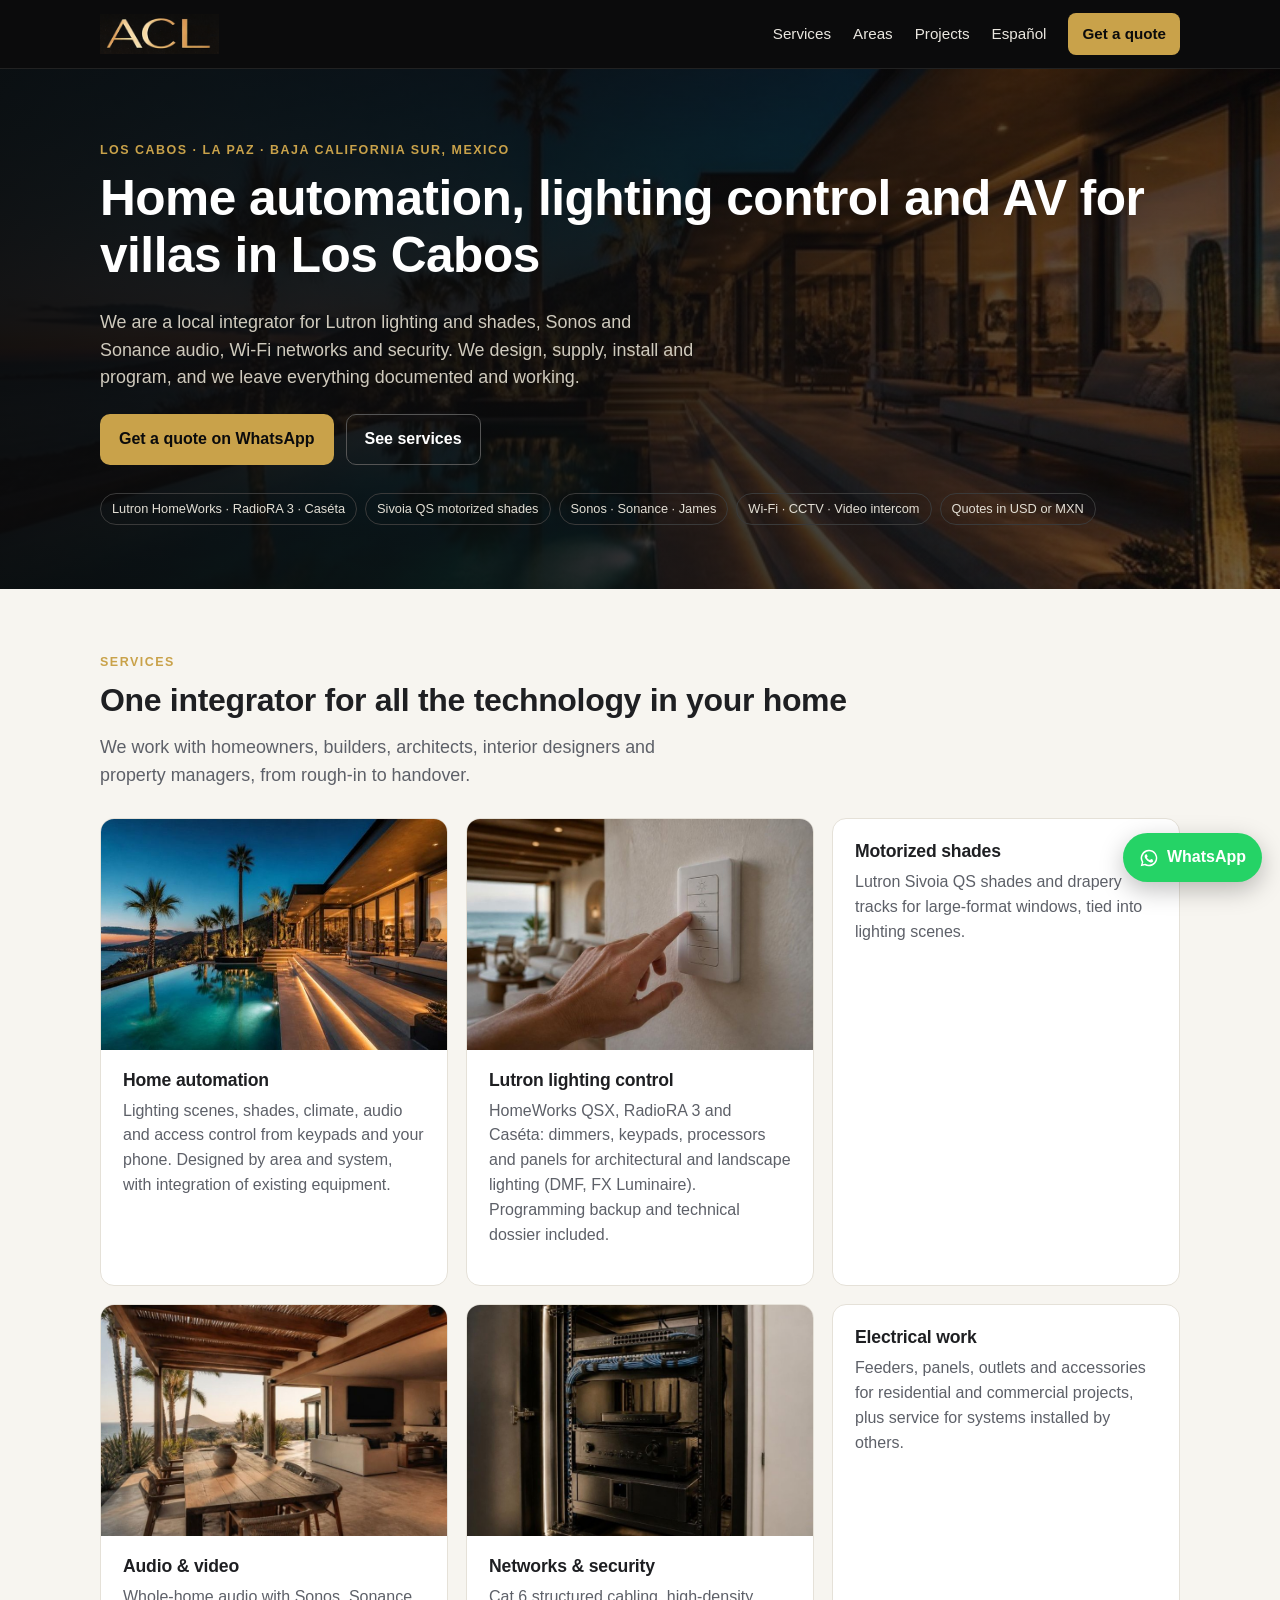
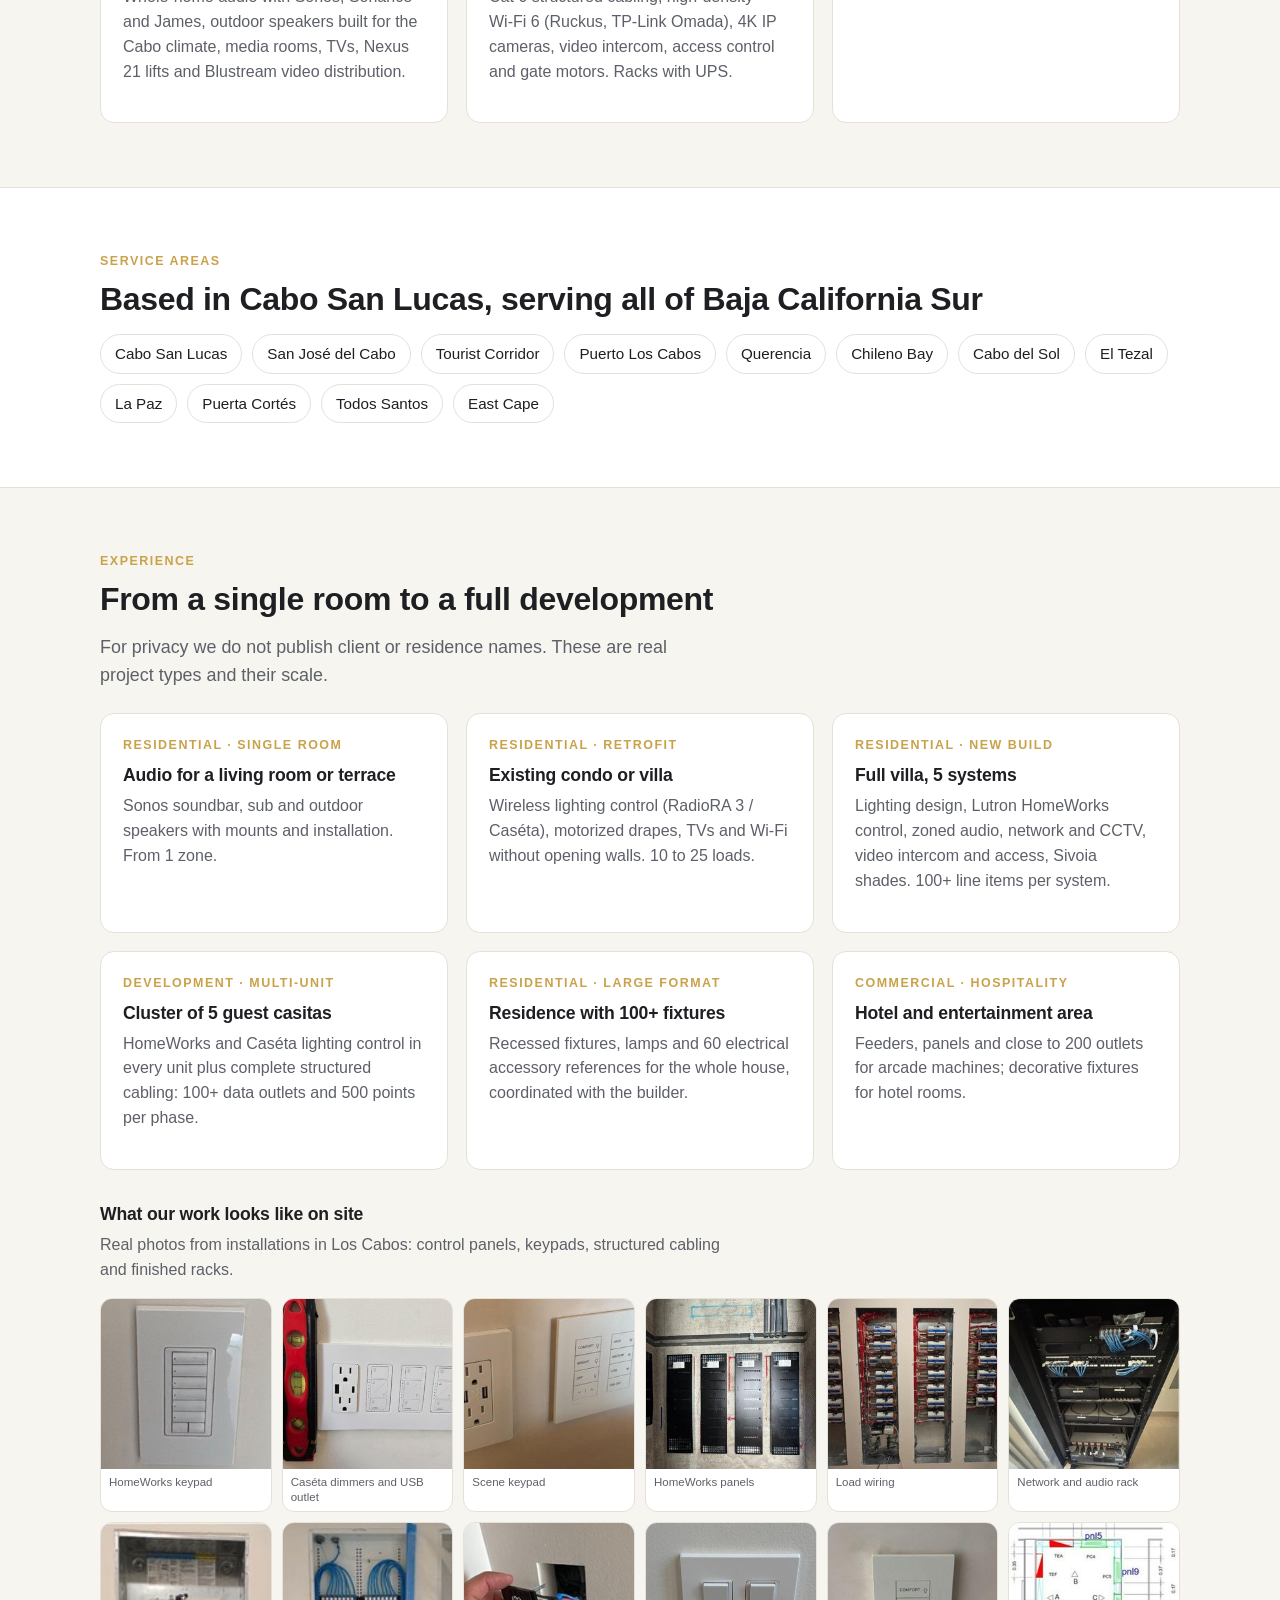
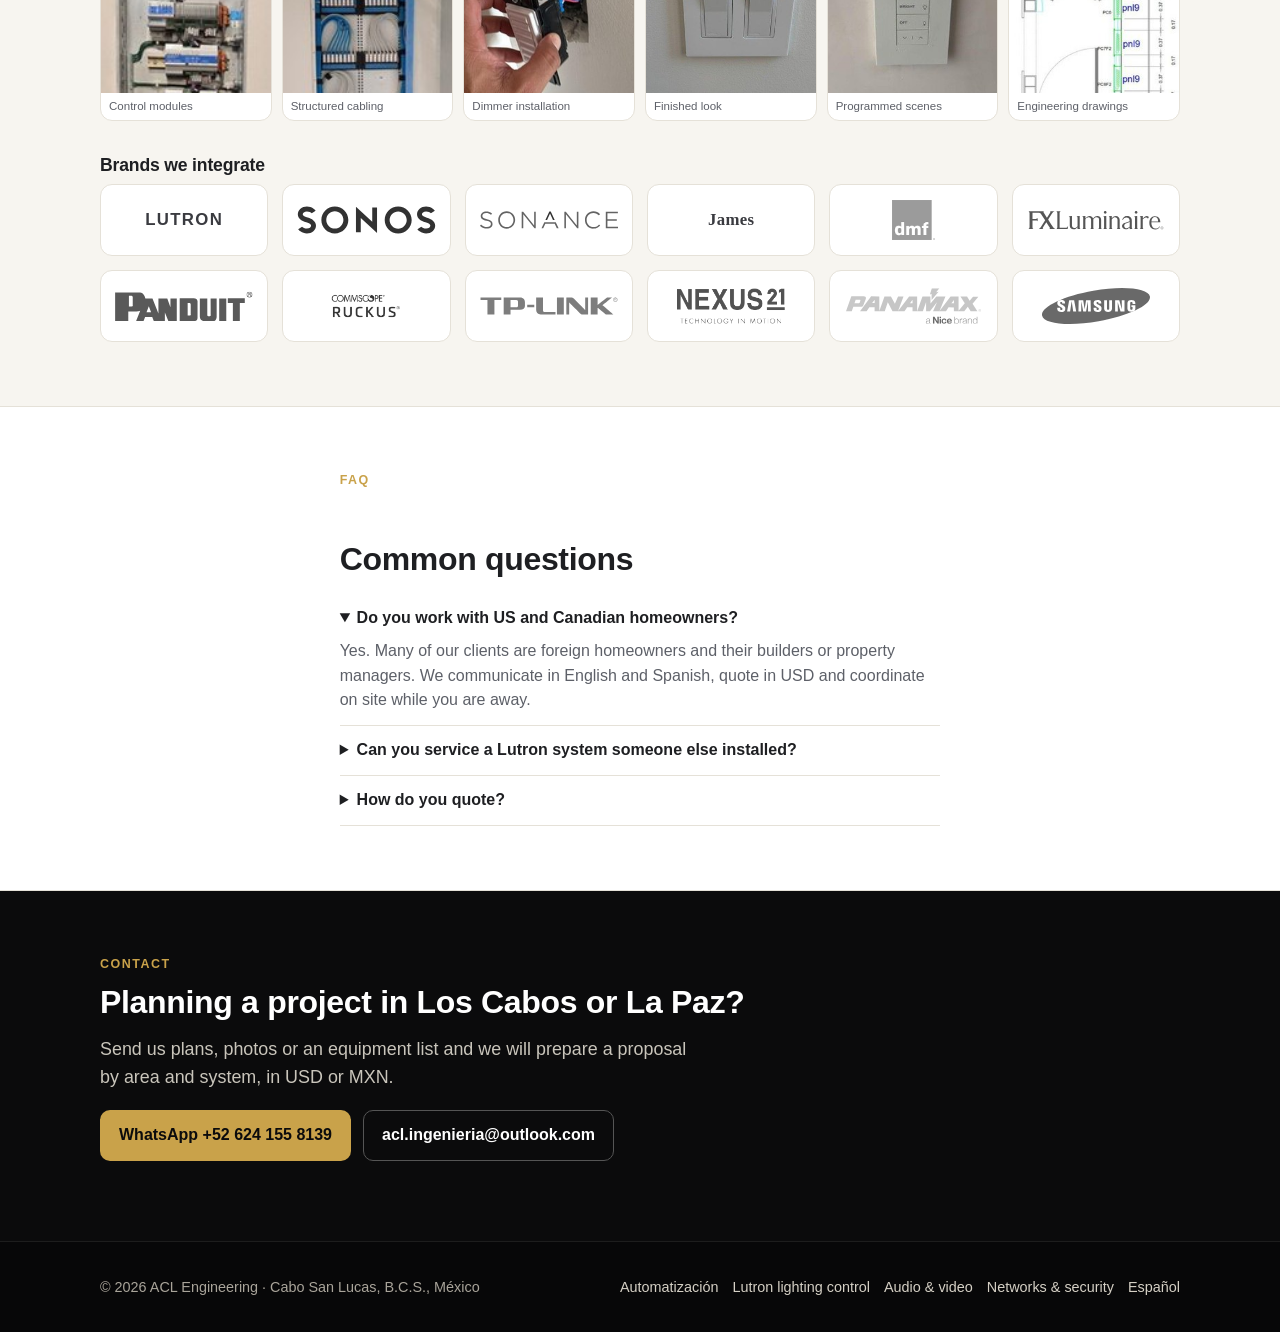
==== commit 5ca4325f: "Logotipos oficiales de marcas en la franja Co-Authored-By: Claude Fable 5.1 <noreply@anthropic.com>" ====
--- a/en/index.html
+++ b/en/index.html
@@ -156,17 +156,17 @@
         <h3 style="margin-top:34px">Brands we integrate</h3>
         <div class="brand-strip" aria-label="Marcas">
           <div class="brand"><span class="wordmark">Lutron</span></div>
-          <div class="brand"><span class="wordmark light">Sonos</span></div>
-          <div class="brand"><span class="wordmark">Sonance</span></div>
-          <div class="brand"><span class="wordmark serif">James</span></div>
-          <div class="brand"><span class="wordmark">DMF<small>Lighting</small></span></div>
-          <div class="brand"><span class="wordmark serif">FX Luminaire</span></div>
-          <div class="brand"><span class="wordmark">Panduit</span></div>
-          <div class="brand"><span class="wordmark">Ruckus</span></div>
-          <div class="brand"><span class="wordmark">Omada<small>TP-Link</small></span></div>
-          <div class="brand"><span class="wordmark">Nexus 21</span></div>
-          <div class="brand"><span class="wordmark">Panamax</span></div>
-          <div class="brand"><span class="wordmark">Samsung</span></div>
+<div class="brand"><img src="../img/marcas/sonos.svg" alt="Sonos" loading="lazy"></div>
+<div class="brand"><img src="../img/marcas/sonance.svg" alt="Sonance" loading="lazy"></div>
+<div class="brand"><span class="wordmark serif">James</span></div>
+<div class="brand"><img src="../img/marcas/dmf.png" alt="DMF Lighting" loading="lazy" style="max-height:44px"></div>
+<div class="brand"><img src="../img/marcas/fx-luminaire.svg" alt="FX Luminaire" loading="lazy"></div>
+<div class="brand"><img src="../img/marcas/panduit.svg" alt="Panduit" loading="lazy"></div>
+<div class="brand"><img src="../img/marcas/ruckus.png" alt="Ruckus Networks" loading="lazy"></div>
+<div class="brand"><img src="../img/marcas/tp-link.svg" alt="TP-Link" loading="lazy"></div>
+<div class="brand"><img src="../img/marcas/nexus21.png" alt="Nexus 21" loading="lazy"></div>
+<div class="brand"><img src="../img/marcas/panamax.svg" alt="Panamax" loading="lazy"></div>
+<div class="brand"><img src="../img/marcas/samsung.svg" alt="Samsung" loading="lazy"></div>
         </div>
       </div>
     </section>
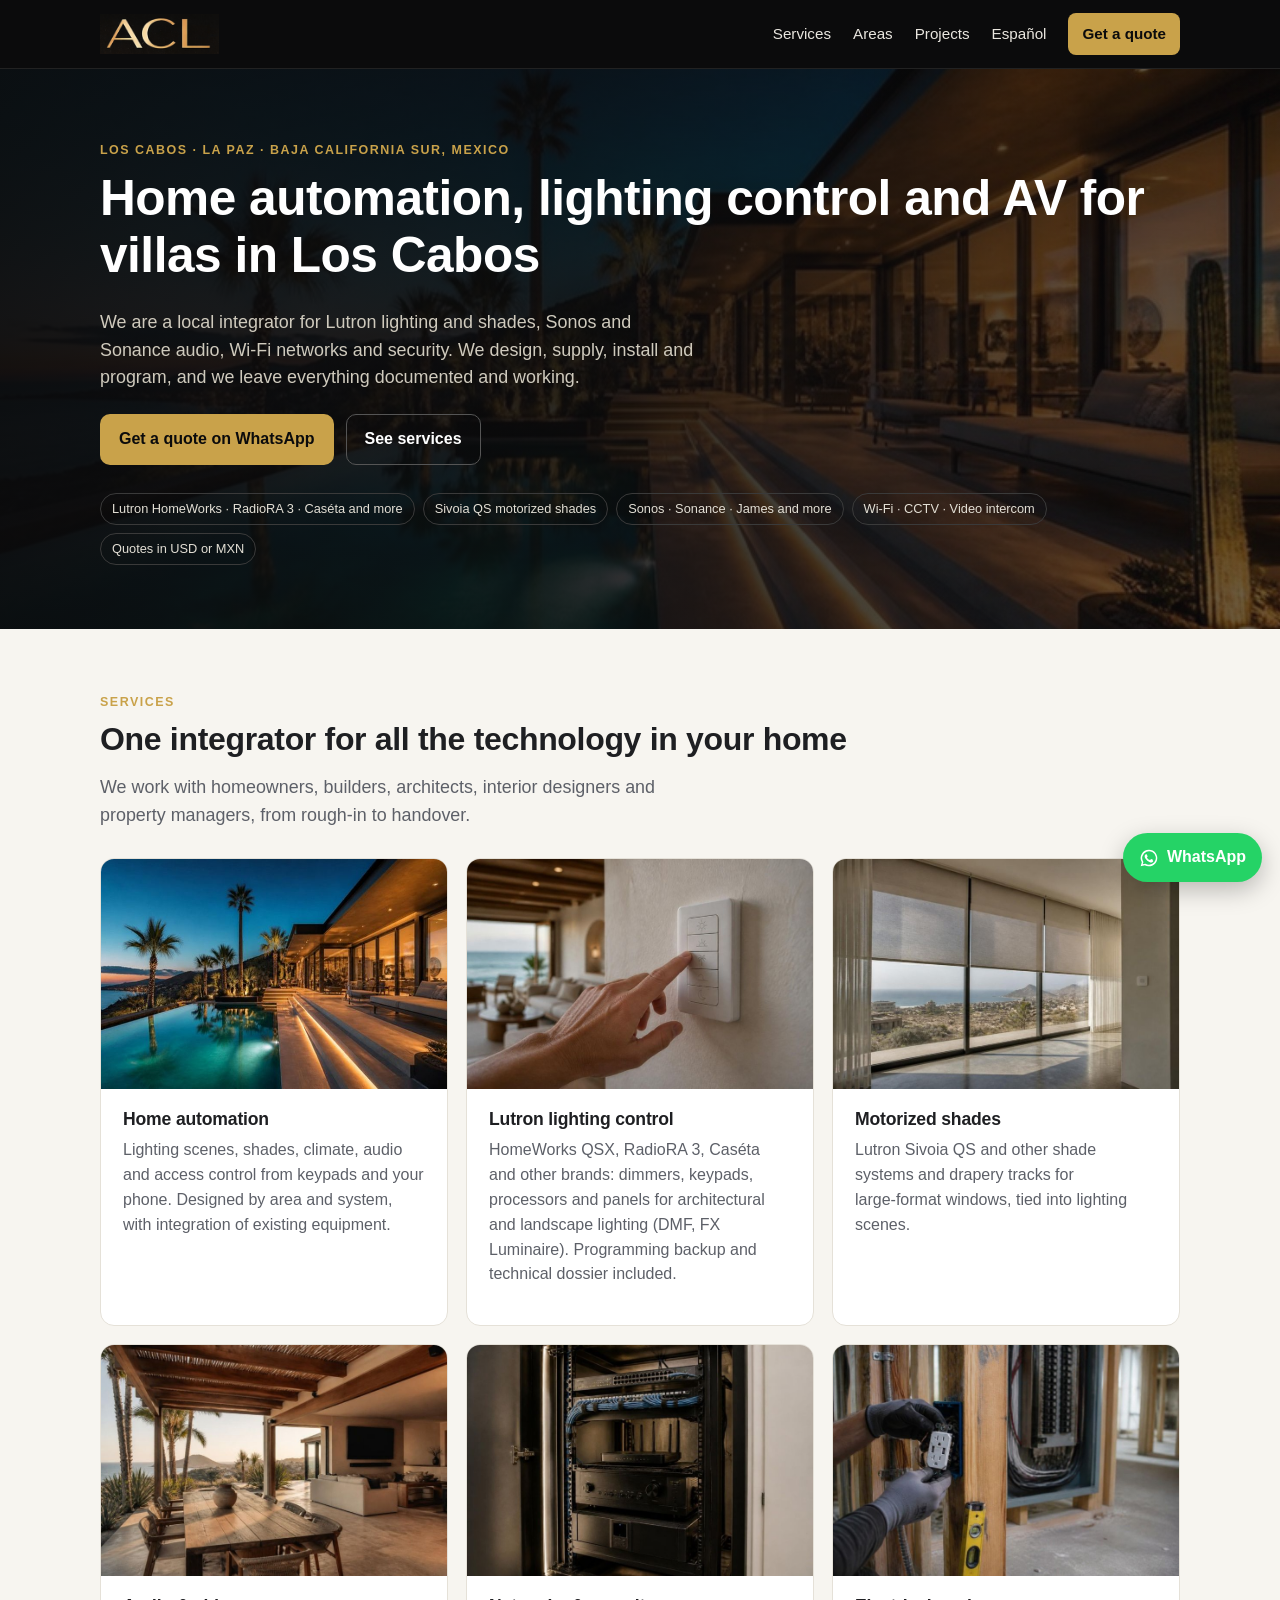
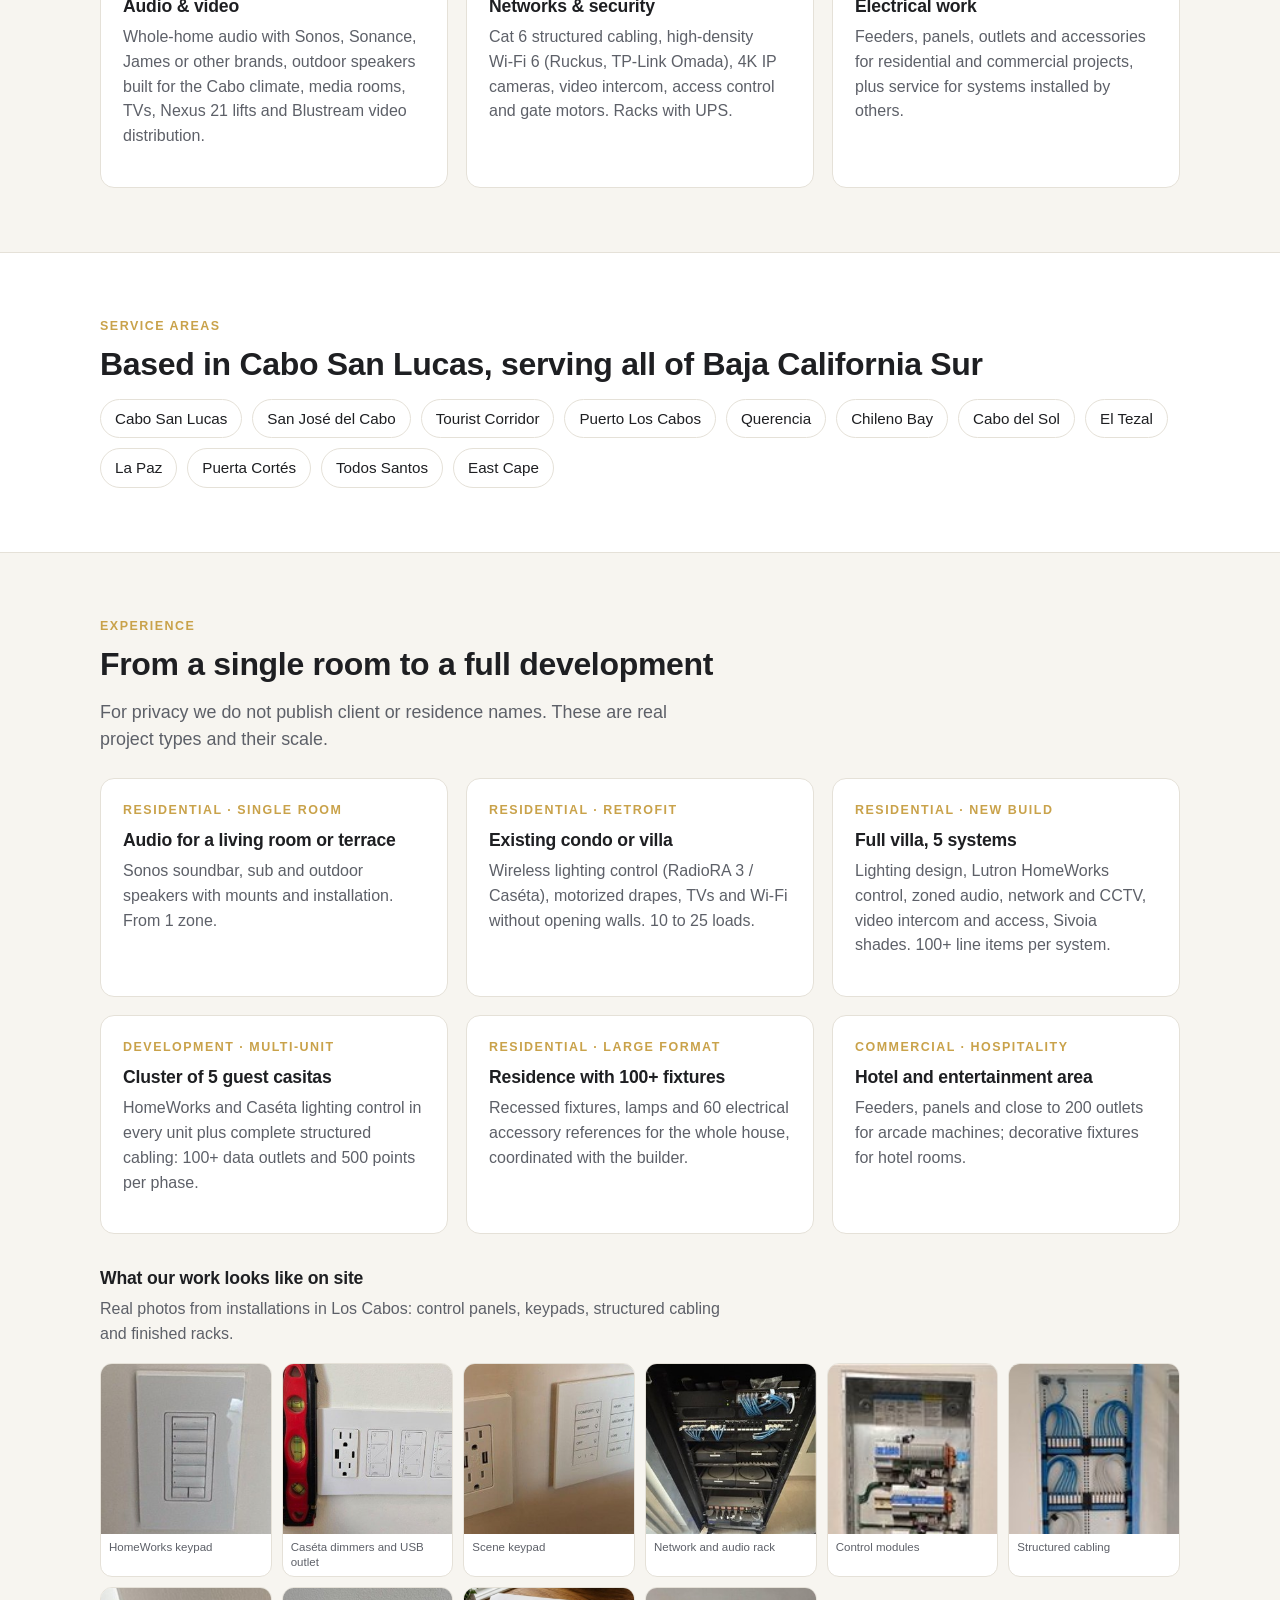
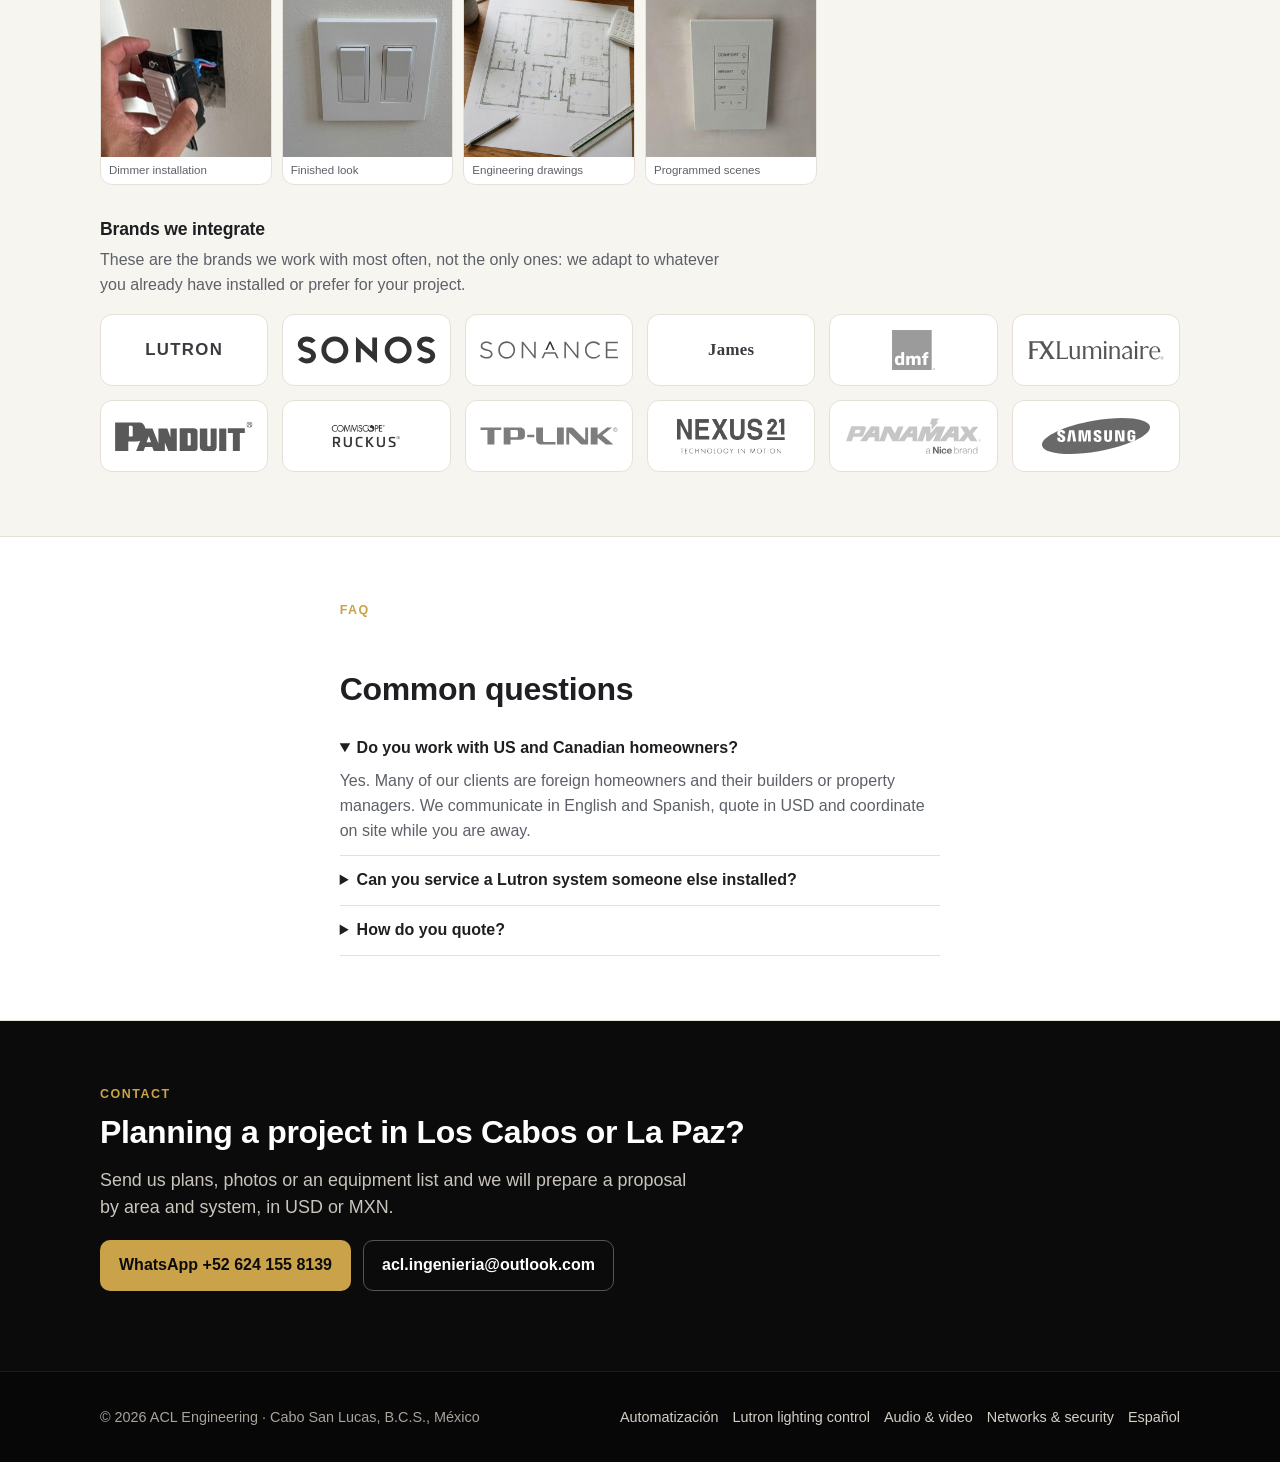
==== commit 408896e5: "Imágenes de persianas y eléctrico, galería sin fotos sensibles, leyenda de otras marcas Co-Authored-" ====
--- a/en/index.html
+++ b/en/index.html
@@ -89,9 +89,9 @@
           <a class="btn btn-ghost" href="#services">See services</a>
         </div>
         <div class="chips" aria-label="Specialties">
-          <span class="chip">Lutron HomeWorks · RadioRA 3 · Caséta</span>
+          <span class="chip">Lutron HomeWorks · RadioRA 3 · Caséta and more</span>
           <span class="chip">Sivoia QS motorized shades</span>
-          <span class="chip">Sonos · Sonance · James</span>
+          <span class="chip">Sonos · Sonance · James and more</span>
           <span class="chip">Wi‑Fi · CCTV · Video intercom</span>
           <span class="chip">Quotes in USD or MXN</span>
         </div>
@@ -105,11 +105,11 @@
         <p class="lead">We work with homeowners, builders, architects, interior designers and property managers, from rough‑in to handover.</p>
         <div class="grid grid-3" style="margin-top:28px">
           <article class="card has-photo"><img src="../img/villa-los-cabos-atardecer-800.jpg" alt="Automated villa in Los Cabos" loading="lazy" width="800" height="533"><div class="body"><h3>Home automation</h3><p class="muted">Lighting scenes, shades, climate, audio and access control from keypads and your phone. Designed by area and system, with integration of existing equipment.</p></div></article>
-          <article class="card has-photo"><img src="../img/keypad-control-iluminacion-800.jpg" alt="Lighting control keypad in a villa" loading="lazy" width="800" height="533"><div class="body"><h3>Lutron lighting control</h3><p class="muted">HomeWorks QSX, RadioRA 3 and Caséta: dimmers, keypads, processors and panels for architectural and landscape lighting (DMF, FX Luminaire). Programming backup and technical dossier included.</p></div></article>
-          <article class="card"><h3>Motorized shades</h3><p class="muted">Lutron Sivoia QS shades and drapery tracks for large‑format windows, tied into lighting scenes.</p></article>
-          <article class="card has-photo"><img src="../img/terraza-audio-video-800.jpg" alt="Terrace with outdoor audio and TV" loading="lazy" width="800" height="533"><div class="body"><h3>Audio & video</h3><p class="muted">Whole‑home audio with Sonos, Sonance and James, outdoor speakers built for the Cabo climate, media rooms, TVs, Nexus 21 lifts and Blustream video distribution.</p></div></article>
+          <article class="card has-photo"><img src="../img/keypad-control-iluminacion-800.jpg" alt="Lighting control keypad in a villa" loading="lazy" width="800" height="533"><div class="body"><h3>Lutron lighting control</h3><p class="muted">HomeWorks QSX, RadioRA 3, Caséta and other brands: dimmers, keypads, processors and panels for architectural and landscape lighting (DMF, FX Luminaire). Programming backup and technical dossier included.</p></div></article>
+          <article class="card has-photo"><img src="../img/persianas-motorizadas-800.jpg" alt="Motorized shades on a villa window wall with ocean view" loading="lazy" width="800" height="533"><div class="body"><h3>Motorized shades</h3><p class="muted">Lutron Sivoia QS and other shade systems and drapery tracks for large‑format windows, tied into lighting scenes.</p></div></article>
+          <article class="card has-photo"><img src="../img/terraza-audio-video-800.jpg" alt="Terrace with outdoor audio and TV" loading="lazy" width="800" height="533"><div class="body"><h3>Audio & video</h3><p class="muted">Whole‑home audio with Sonos, Sonance, James or other brands, outdoor speakers built for the Cabo climate, media rooms, TVs, Nexus 21 lifts and Blustream video distribution.</p></div></article>
           <article class="card has-photo"><img src="../img/rack-redes-800.jpg" alt="Tidy residential network rack" loading="lazy" width="800" height="533"><div class="body"><h3>Networks & security</h3><p class="muted">Cat 6 structured cabling, high‑density Wi‑Fi 6 (Ruckus, TP‑Link Omada), 4K IP cameras, video intercom, access control and gate motors. Racks with UPS.</p></div></article>
-          <article class="card"><h3>Electrical work</h3><p class="muted">Feeders, panels, outlets and accessories for residential and commercial projects, plus service for systems installed by others.</p></article>
+          <article class="card has-photo"><img src="../img/instalacion-electrica-800.jpg" alt="Electrical outlet installation on site" loading="lazy" width="800" height="533"><div class="body"><h3>Electrical work</h3><p class="muted">Feeders, panels, outlets and accessories for residential and commercial projects, plus service for systems installed by others.</p></div></article>
         </div>
       </div>
     </section>
@@ -143,17 +143,16 @@
           <figure><img src="../img/obra/keypad-homeworks.jpg" alt="Keypad Lutron HomeWorks instalado en muro de villa en Los Cabos" loading="lazy" width="238" height="280"><figcaption>HomeWorks keypad</figcaption></figure>
           <figure><img src="../img/obra/dimmers-caseta.jpg" alt="Dimmers Lutron Caséta y contacto USB nivelados en instalación" loading="lazy" width="435" height="303"><figcaption>Caséta dimmers and USB outlet</figcaption></figure>
           <figure><img src="../img/obra/keypad-contacto-usb.jpg" alt="Keypad de escenas y contacto con puertos USB" loading="lazy" width="386" height="251"><figcaption>Scene keypad</figcaption></figure>
-          <figure class="tall"><img src="../img/obra/paneles-homeworks.jpg" alt="Gabinetes de dimming Lutron HomeWorks montados en muro de concreto" loading="lazy" width="317" height="307"><figcaption>HomeWorks panels</figcaption></figure>
-          <figure><img src="../img/obra/paneles-cableado.jpg" alt="Cableado de cargas en módulos de dimming" loading="lazy" width="392" height="256"><figcaption>Load wiring</figcaption></figure>
           <figure><img src="../img/obra/rack-red.jpg" alt="Rack de red y audio con patch panel y cableado ordenado" loading="lazy" width="261" height="288"><figcaption>Network and audio rack</figcaption></figure>
           <figure class="tall"><img src="../img/obra/modulos-control.jpg" alt="Módulos de control en gabinete" loading="lazy" width="131" height="396"><figcaption>Control modules</figcaption></figure>
           <figure class="tall"><img src="../img/obra/cableado-estructurado.jpg" alt="Cableado estructurado Cat 6 en gabinete de pared" loading="lazy" width="138" height="245"><figcaption>Structured cabling</figcaption></figure>
           <figure><img src="../img/obra/instalacion-dimmer.jpg" alt="Instalación de dimmer en caja de muro" loading="lazy" width="235" height="301"><figcaption>Dimmer installation</figcaption></figure>
           <figure><img src="../img/obra/apagadores.jpg" alt="Apagadores instalados y alineados" loading="lazy" width="372" height="311"><figcaption>Finished look</figcaption></figure>
+          <figure><img src="../img/obra/plano-ingenieria.jpg" alt="Engineering drawing with fixture and control locations" loading="lazy" width="600" height="600"><figcaption>Engineering drawings</figcaption></figure>
           <figure><img src="../img/obra/keypad-escenas.jpg" alt="Keypad con escenas Comfort, Bright y Off" loading="lazy" width="246" height="254"><figcaption>Programmed scenes</figcaption></figure>
-          <figure><img src="../img/obra/plano-ingenieria.jpg" alt="Plano de ingeniería con ubicación de paneles" loading="lazy" width="244" height="310"><figcaption>Engineering drawings</figcaption></figure>
         </div>
         <h3 style="margin-top:34px">Brands we integrate</h3>
+        <p class="muted" style="max-width:70ch">These are the brands we work with most often, not the only ones: we adapt to whatever you already have installed or prefer for your project.</p>
         <div class="brand-strip" aria-label="Marcas">
           <div class="brand"><span class="wordmark">Lutron</span></div>
 <div class="brand"><img src="../img/marcas/sonos.svg" alt="Sonos" loading="lazy"></div>
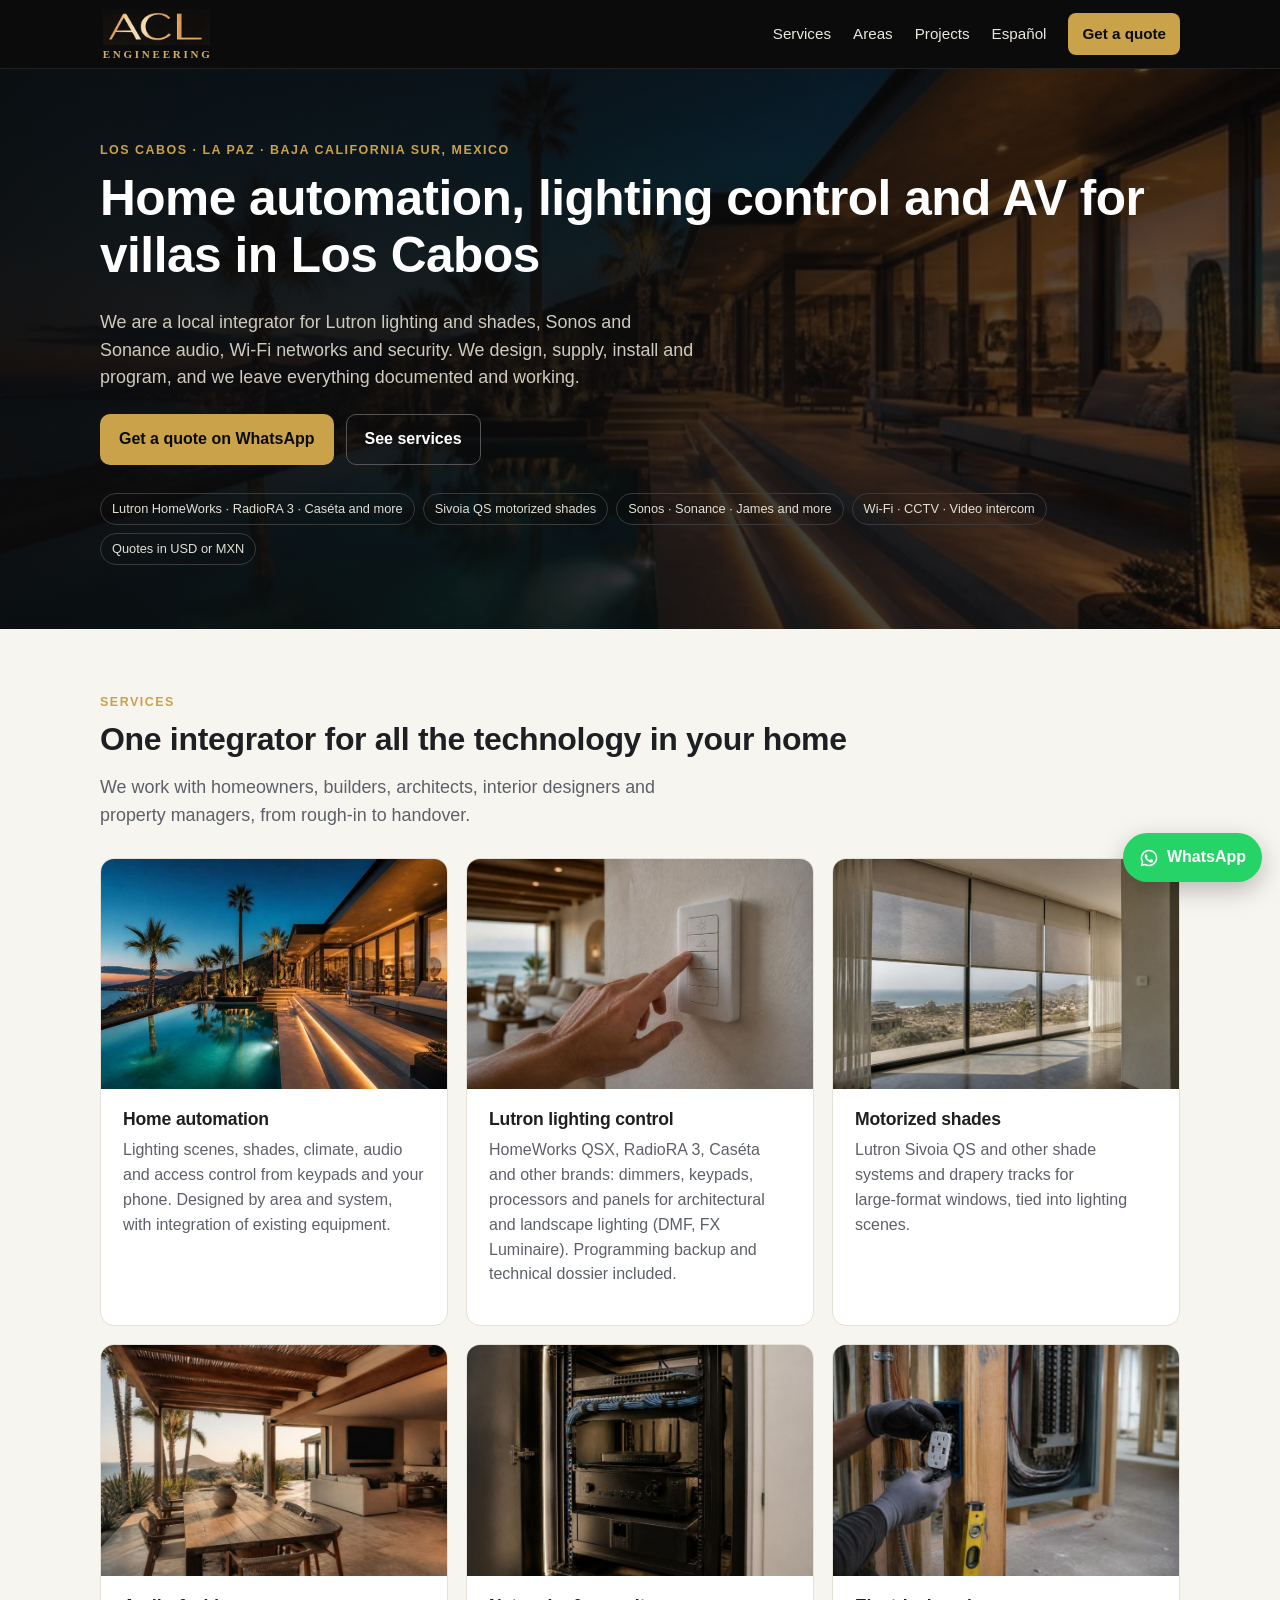
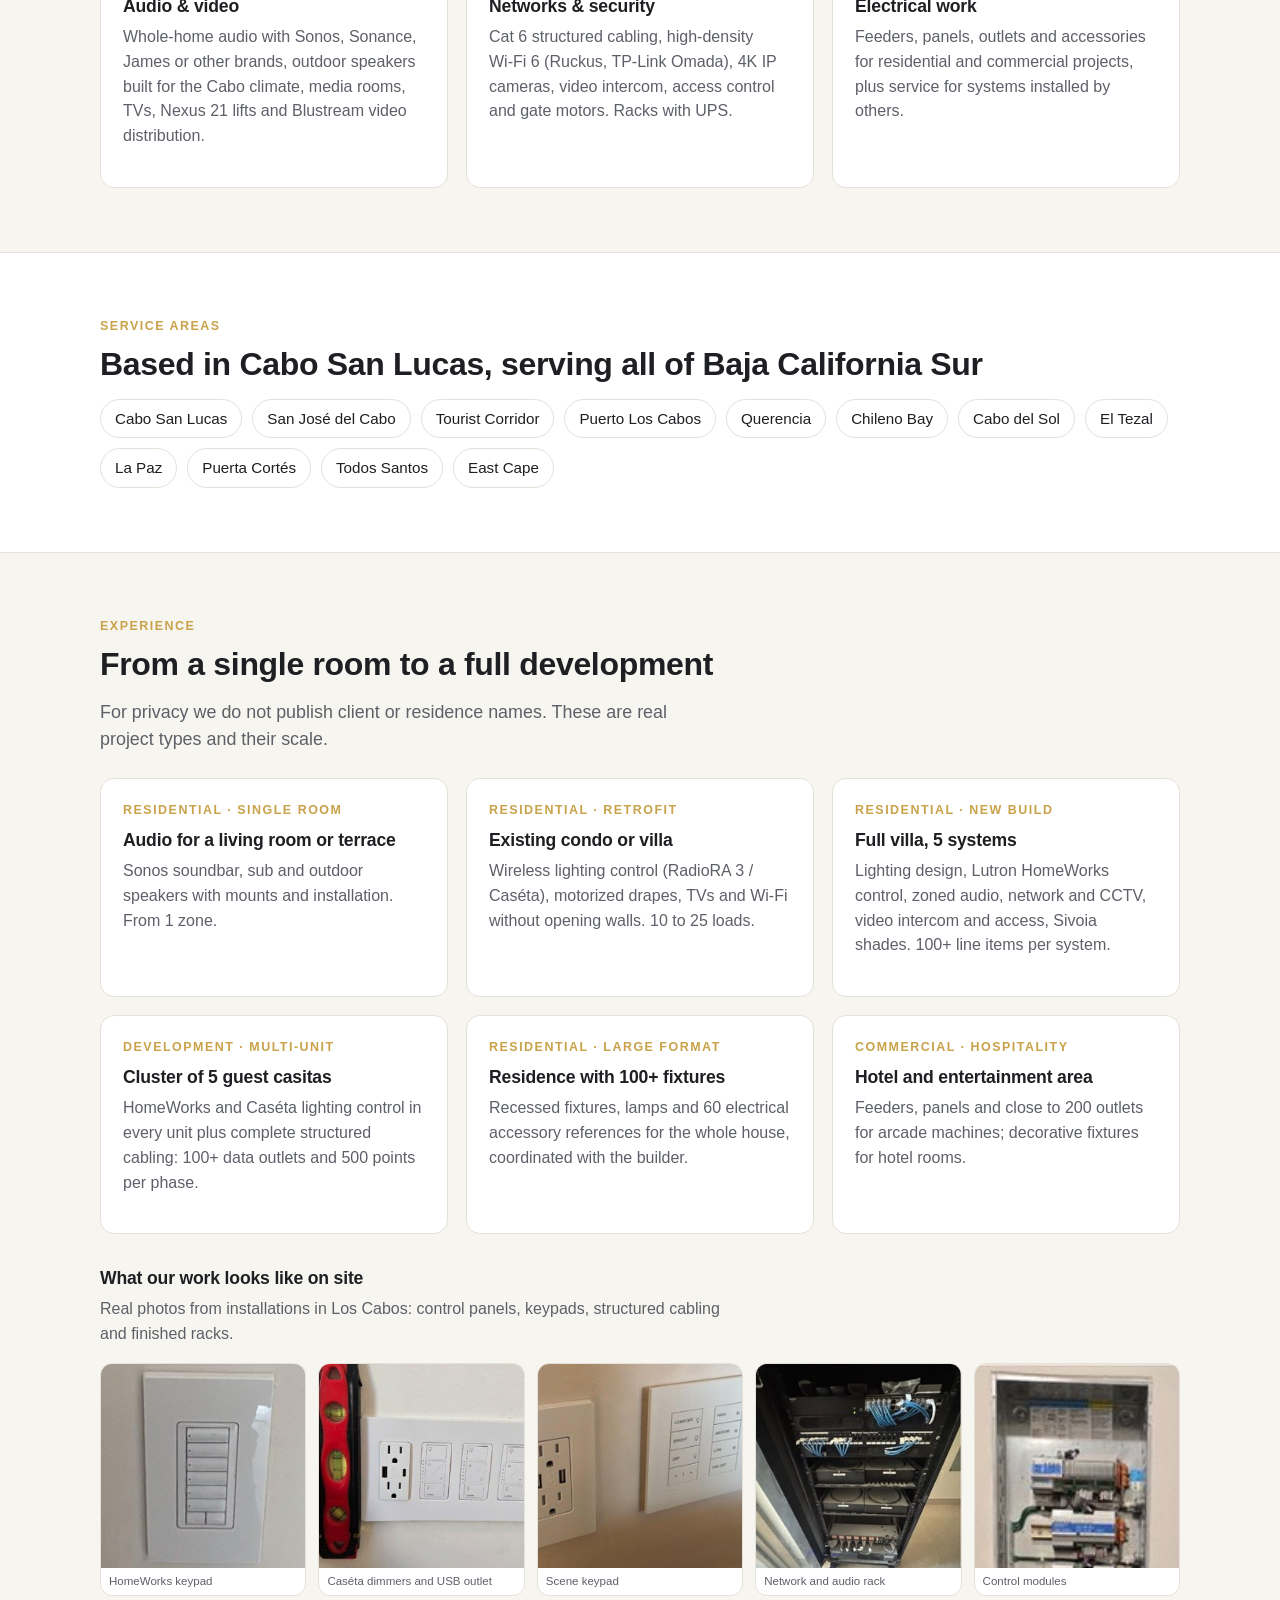
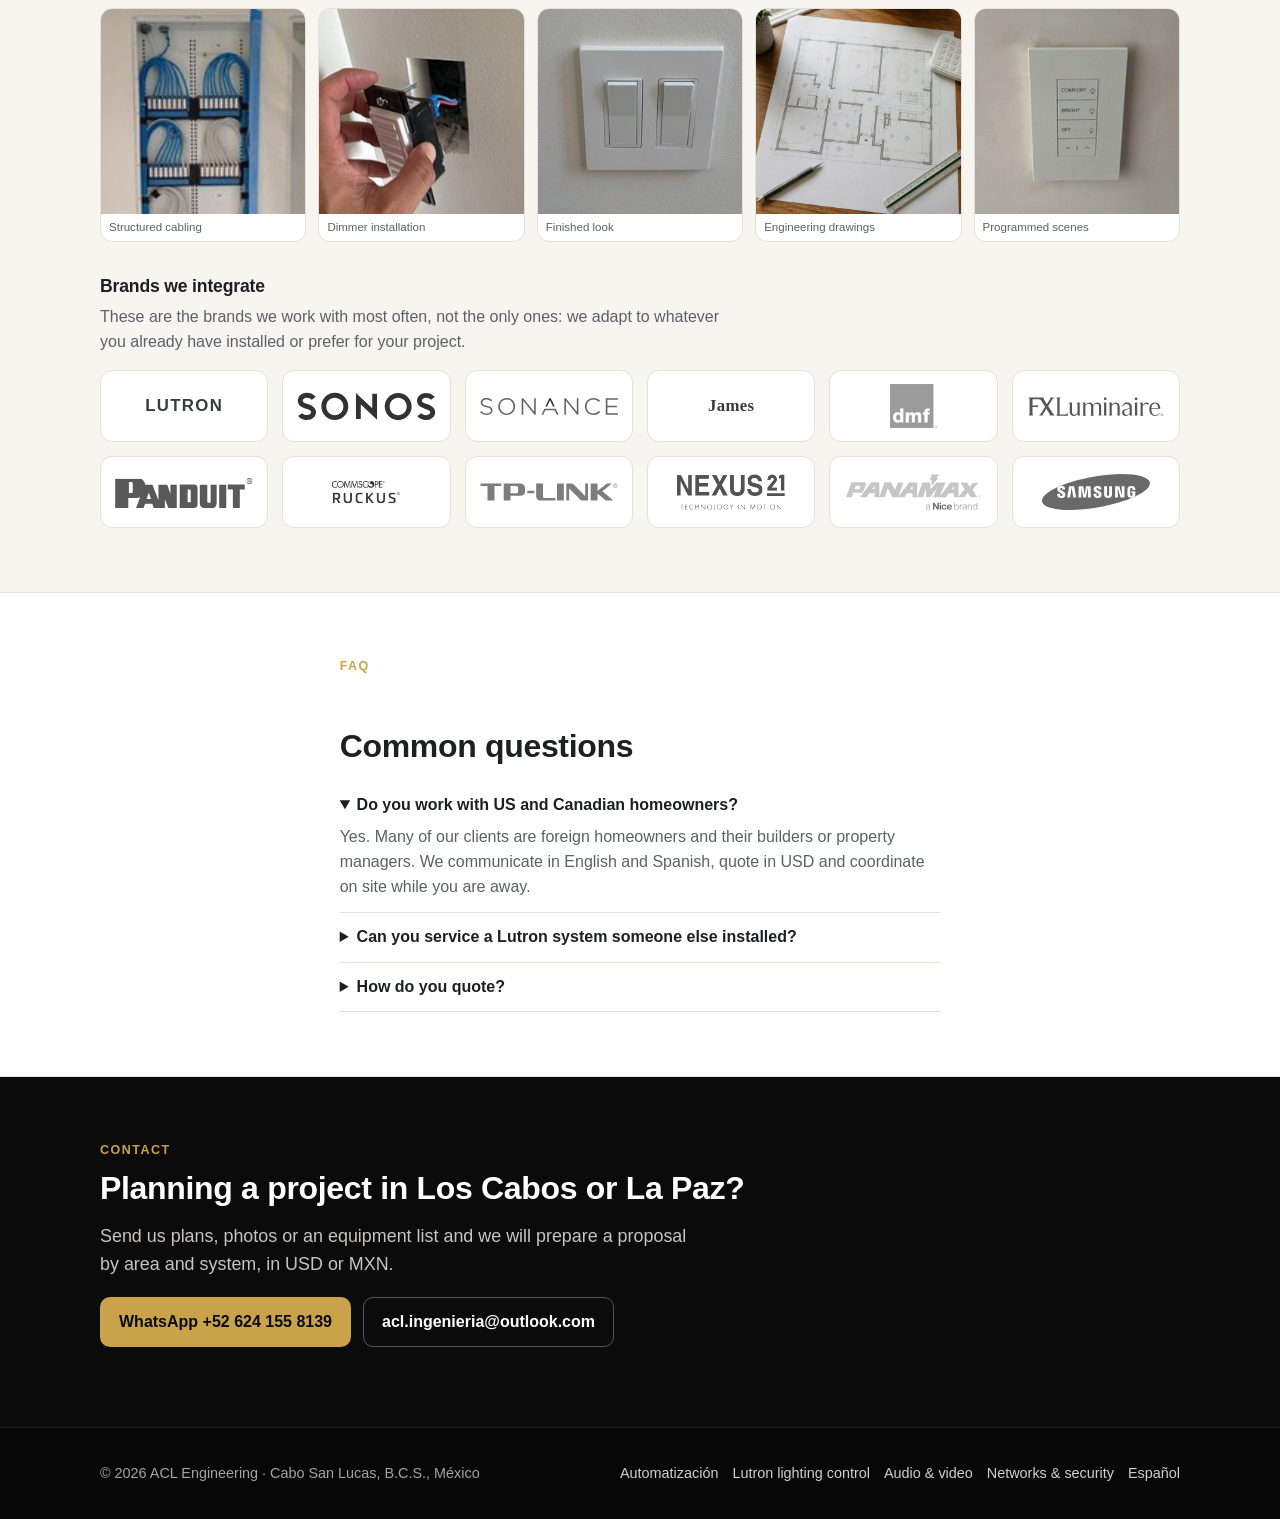
==== commit 4032fc6c: "Logo del sitio igual al del cotizador: ACL con ENGINEERING debajo Co-Authored-By: Claude Opus 5.5 <n" ====
--- a/en/index.html
+++ b/en/index.html
@@ -66,7 +66,7 @@
 <body>
   <header class="site-header">
     <div class="wrap">
-      <a class="brand" href="../index.html" aria-label="ACL Engineering"><img src="../img/logo-acl.png" alt="ACL Engineering" width="277" height="93"></a>
+      <a class="brand" href="../index.html" aria-label="ACL Engineering"><img src="../img/logo-acl.png" alt="ACL Engineering" width="277" height="93"><span class="brand-sub">ENGINEERING</span></a>
       <button class="nav-toggle" aria-expanded="false" aria-controls="nav" onclick="const n=document.getElementById('nav');n.classList.toggle('open');this.setAttribute('aria-expanded',n.classList.contains('open'))">Menu</button>
       <nav class="nav" id="nav" aria-label="Principal">
         <a href="#services">Services</a>
--- a/styles.css
+++ b/styles.css
@@ -35,7 +35,9 @@
 /* Header */
 .site-header { background: var(--ink); color: #fff; position: sticky; top: 0; z-index: 20; border-bottom: 1px solid #222; }
 .site-header .wrap { display: flex; align-items: center; justify-content: space-between; gap: 16px; height: 68px; }
-.brand img { height: 40px; width: auto; }
+.site-header .brand { display: inline-flex; flex-direction: column; align-items: center; text-decoration: none; line-height: 1; }
+.site-header .brand img { height: 36px; width: auto; }
+.brand-sub { margin-top: 4px; color: #d4ad6a; font-family: Georgia, "Times New Roman", serif; font-weight: 700; font-size: 11px; letter-spacing: .25em; padding-left: .25em; }
 .nav { display: flex; gap: 22px; align-items: center; }
 .nav a { color: #e9e6df; text-decoration: none; font-size: .95rem; }
 .nav a:hover { color: var(--gold-2); }
@@ -139,9 +141,8 @@
 .card.has-photo { padding: 0; overflow: hidden; }
 .card.has-photo img { width: 100%; aspect-ratio: 3/2; object-fit: cover; }
 .card.has-photo .body { padding: 20px 22px 22px; }
-.gallery { display: grid; grid-template-columns: repeat(6, 1fr); gap: 10px; }
-@media (max-width: 900px) { .gallery { grid-template-columns: repeat(3, 1fr); } }
-@media (max-width: 520px) { .gallery { grid-template-columns: repeat(2, 1fr); } }
+.gallery { display: grid; grid-template-columns: repeat(5, 1fr); gap: 12px; }
+@media (max-width: 700px) { .gallery { grid-template-columns: repeat(2, 1fr); gap: 10px; } }
 .gallery figure { margin: 0; background: #fff; border: 1px solid var(--line); border-radius: 12px; overflow: hidden; }
 .gallery img { width: 100%; aspect-ratio: 1; object-fit: cover; }
 .gallery figcaption { font-size: .72rem; color: var(--muted); padding: 6px 8px; line-height: 1.3; }
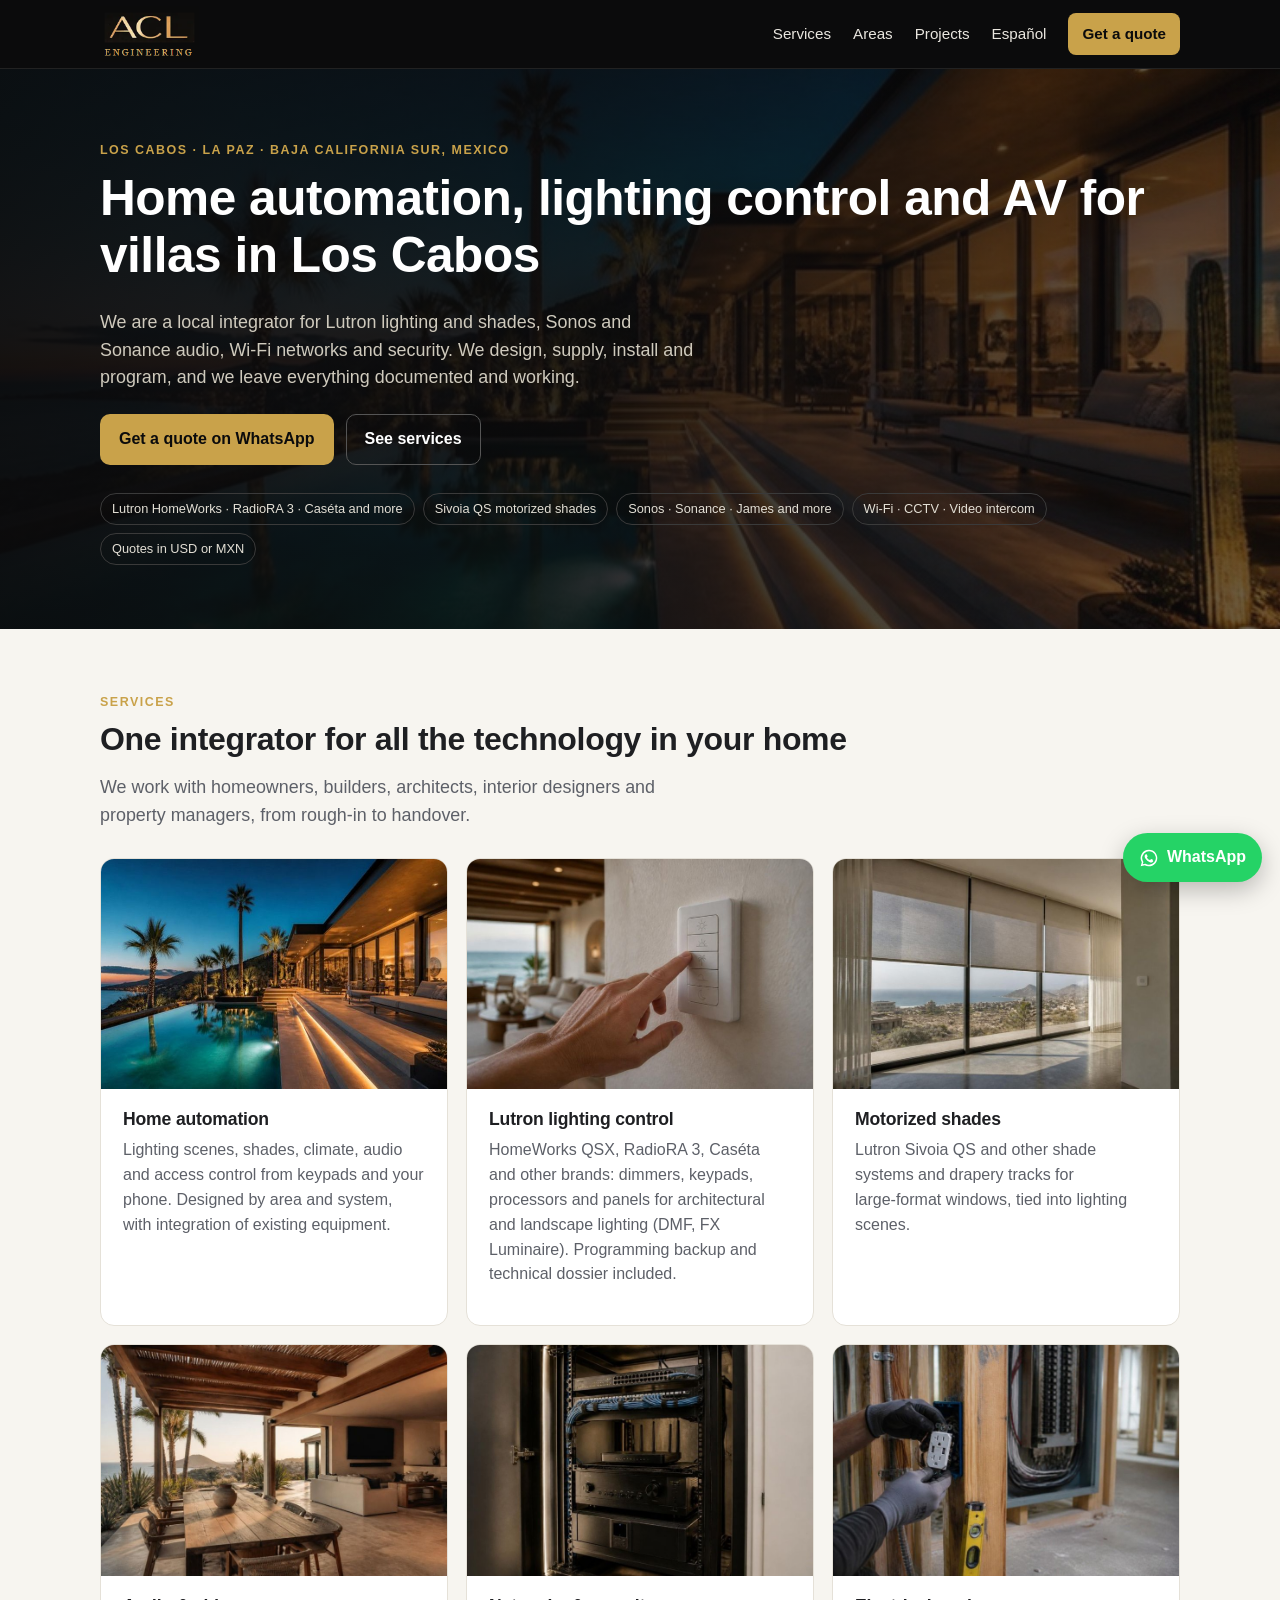
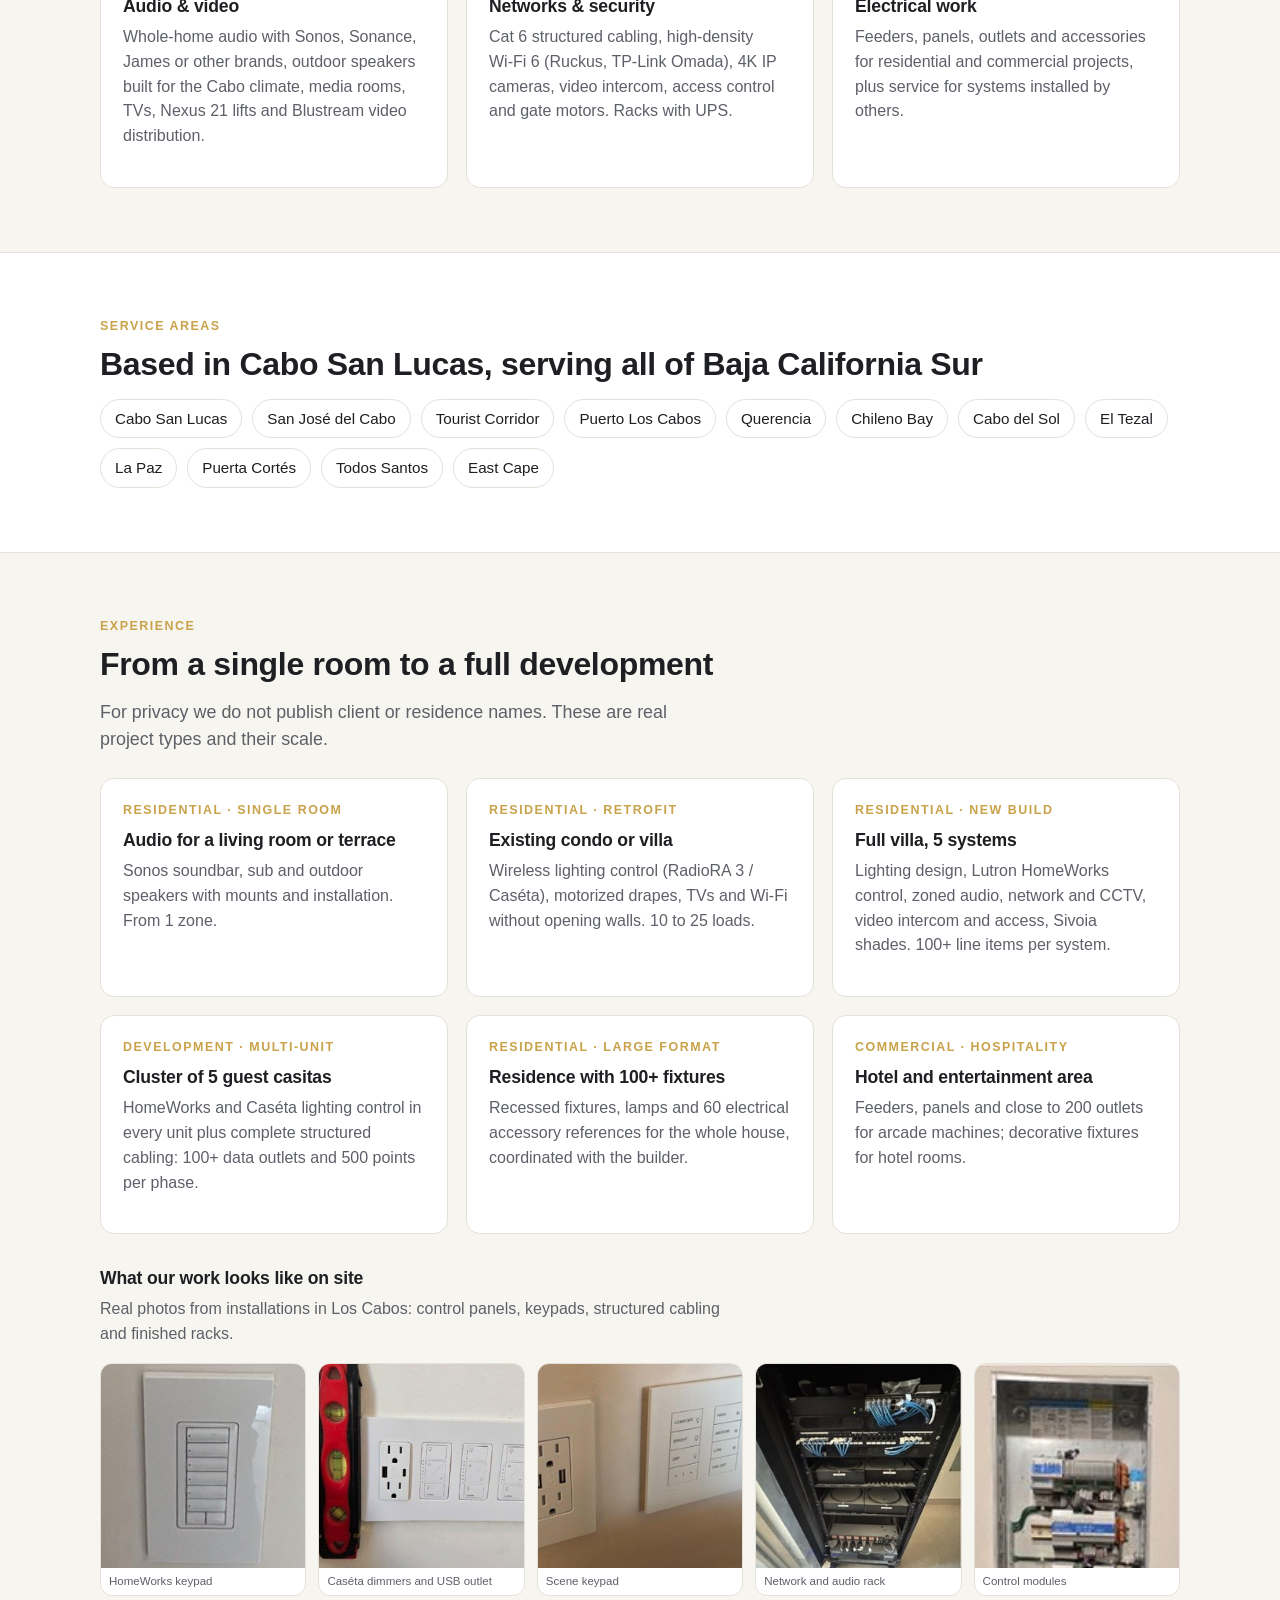
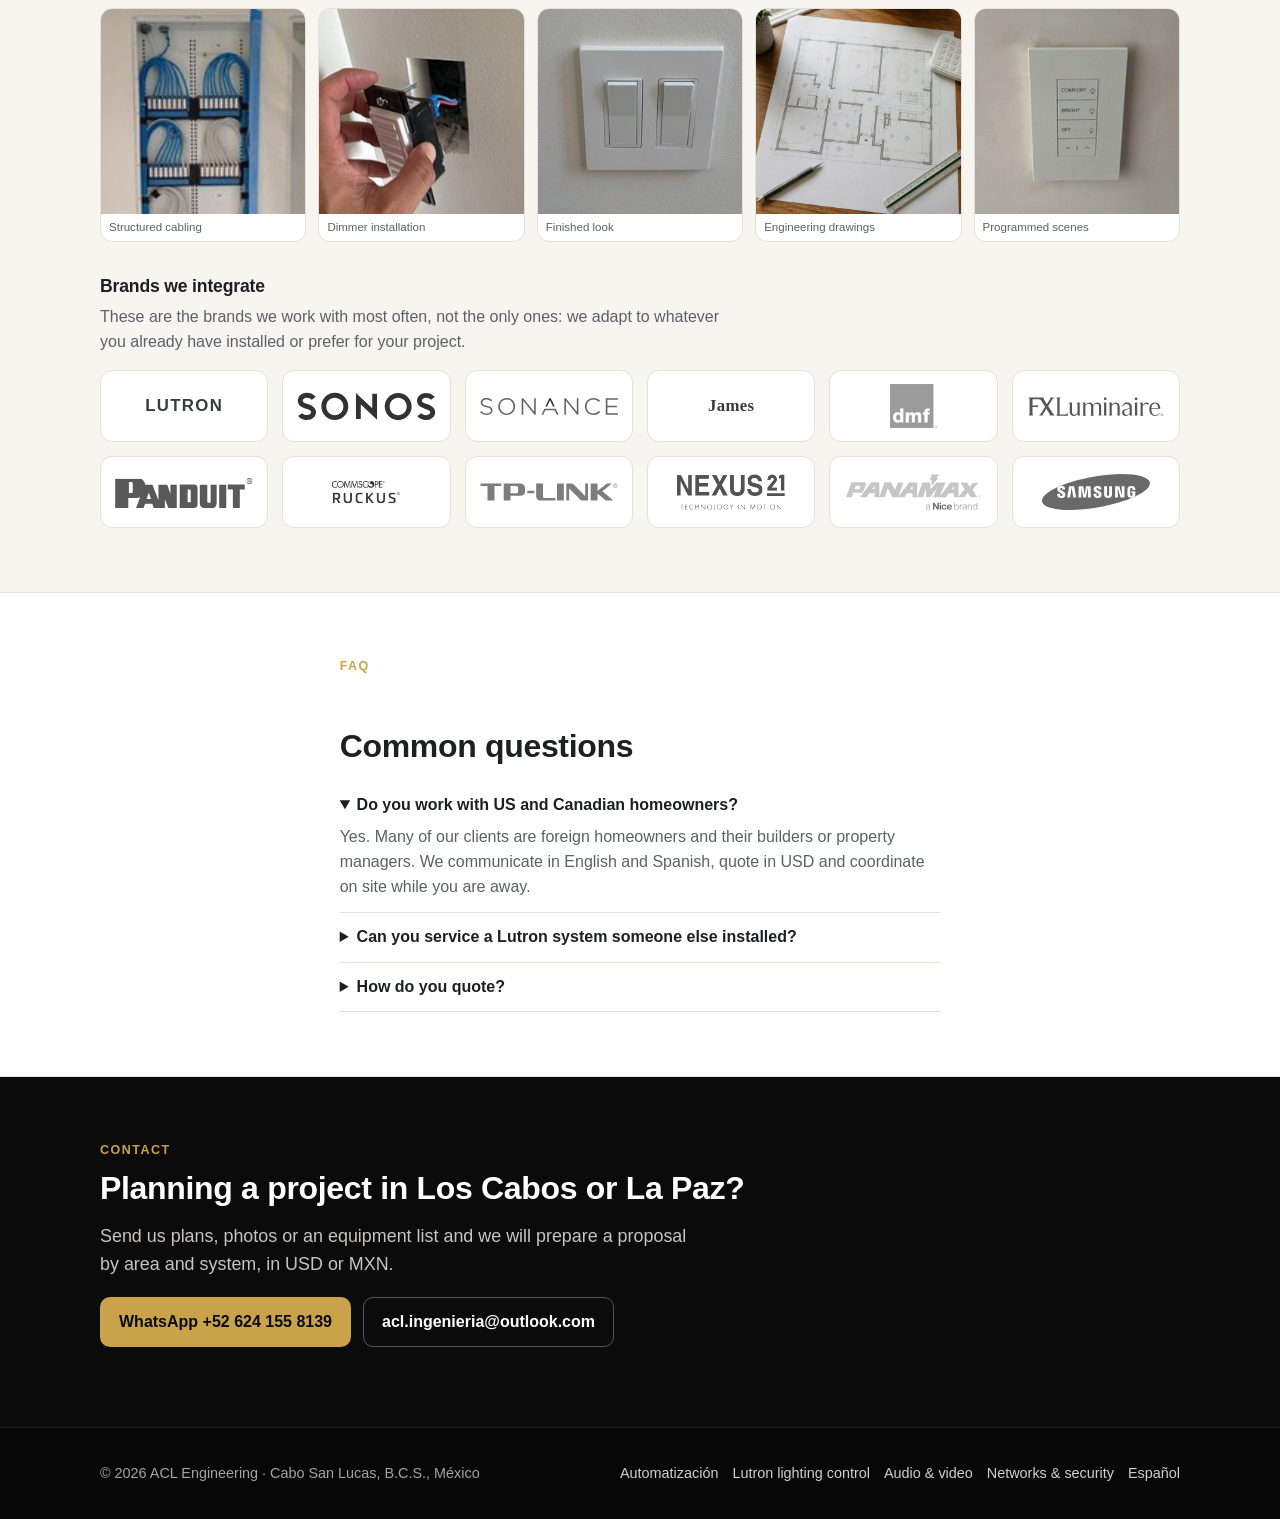
==== commit 27b40689: "Usar la imagen del logo ACL Engineering que mandó Lalo en el encabezado Co-Authored-By: Claude Opus " ====
--- a/en/index.html
+++ b/en/index.html
@@ -66,7 +66,7 @@
 <body>
   <header class="site-header">
     <div class="wrap">
-      <a class="brand" href="../index.html" aria-label="ACL Engineering"><img src="../img/logo-acl.png" alt="ACL Engineering" width="277" height="93"><span class="brand-sub">ENGINEERING</span></a>
+      <a class="brand" href="../index.html" aria-label="ACL Engineering"><img src="../img/logo-acl-engineering.png" alt="ACL Engineering" width="152" height="86"></a>
       <button class="nav-toggle" aria-expanded="false" aria-controls="nav" onclick="const n=document.getElementById('nav');n.classList.toggle('open');this.setAttribute('aria-expanded',n.classList.contains('open'))">Menu</button>
       <nav class="nav" id="nav" aria-label="Principal">
         <a href="#services">Services</a>
--- a/styles.css
+++ b/styles.css
@@ -35,9 +35,8 @@
 /* Header */
 .site-header { background: var(--ink); color: #fff; position: sticky; top: 0; z-index: 20; border-bottom: 1px solid #222; }
 .site-header .wrap { display: flex; align-items: center; justify-content: space-between; gap: 16px; height: 68px; }
-.site-header .brand { display: inline-flex; flex-direction: column; align-items: center; text-decoration: none; line-height: 1; }
-.site-header .brand img { height: 36px; width: auto; }
-.brand-sub { margin-top: 4px; color: #d4ad6a; font-family: Georgia, "Times New Roman", serif; font-weight: 700; font-size: 11px; letter-spacing: .25em; padding-left: .25em; }
+.site-header .brand { display: inline-flex; align-items: center; }
+.site-header .brand img { height: 56px; width: auto; }
 .nav { display: flex; gap: 22px; align-items: center; }
 .nav a { color: #e9e6df; text-decoration: none; font-size: .95rem; }
 .nav a:hover { color: var(--gold-2); }
